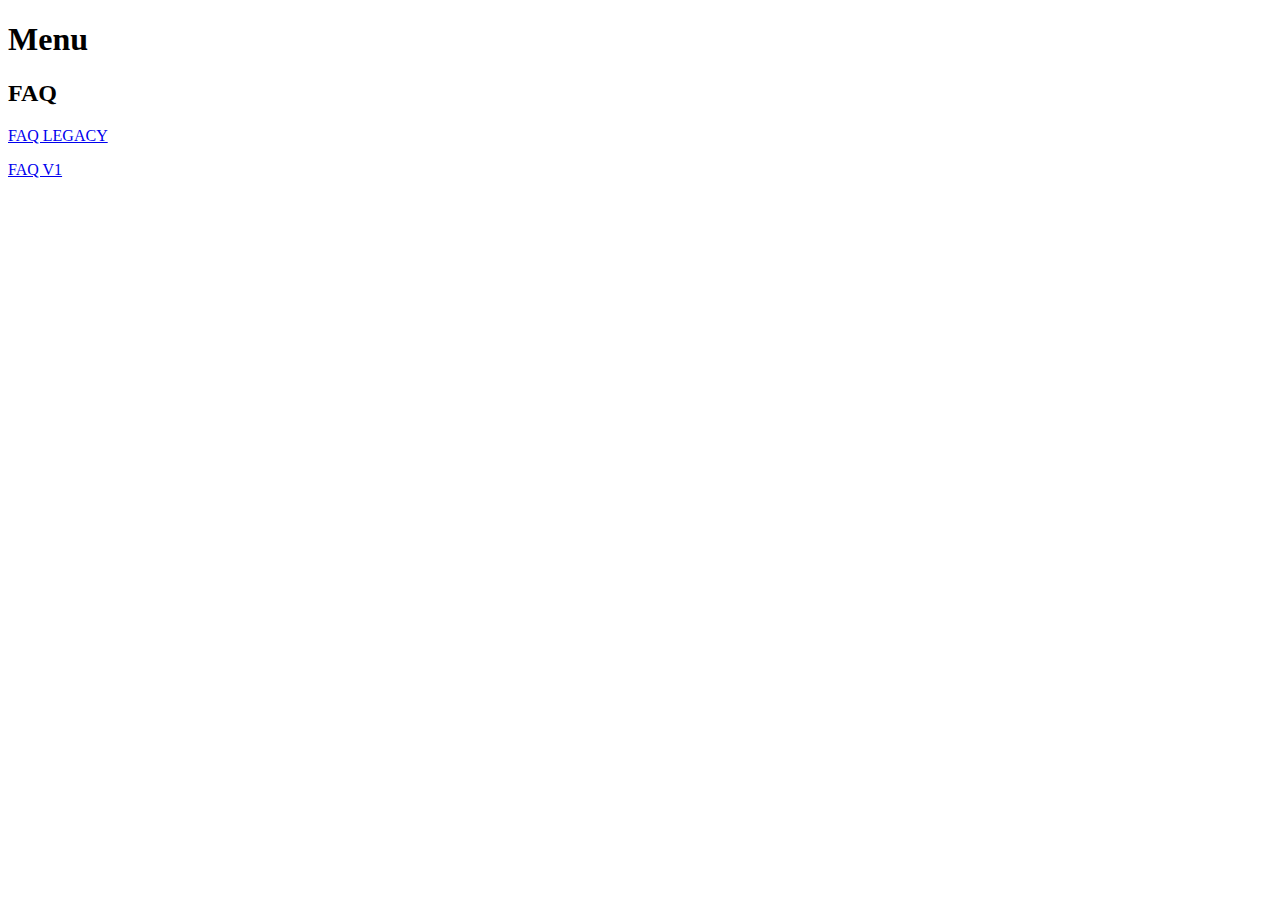
==== index.html @ 8abf40a9 "update" ====
<!DOCTYPE html>
<html lang="en">
<head>
    <meta charset="UTF-8">
    <meta name="viewport" content="width=device-width, initial-scale=1.0">
    <title>Document</title>
</head>
<body>
    <h1>Menu</h1>
    <h2>FAQ</h2>
    <p><a href="./postmodules/faq/legacy/index.html">FAQ LEGACY</a></p>
    <p><a href="./postmodules/faq/v1/index.html">FAQ V1</a></p>
</body>
</html>
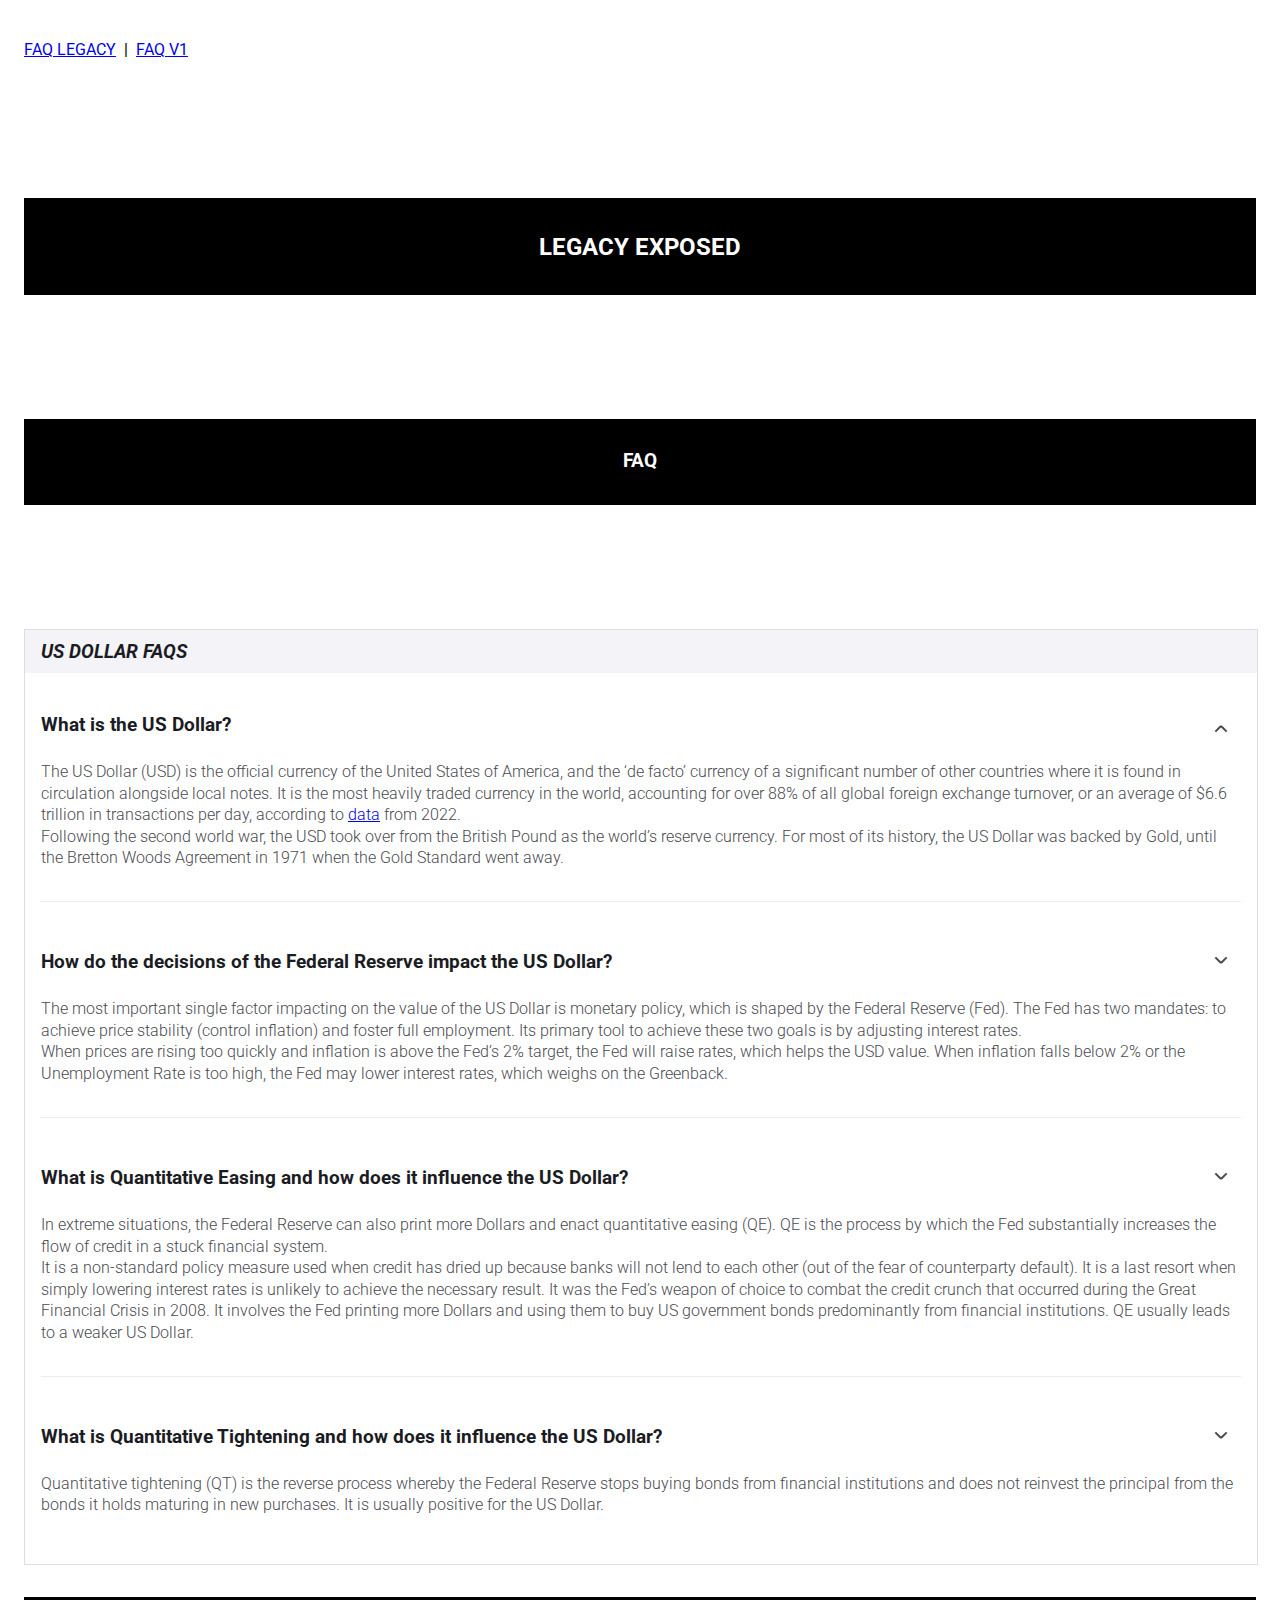
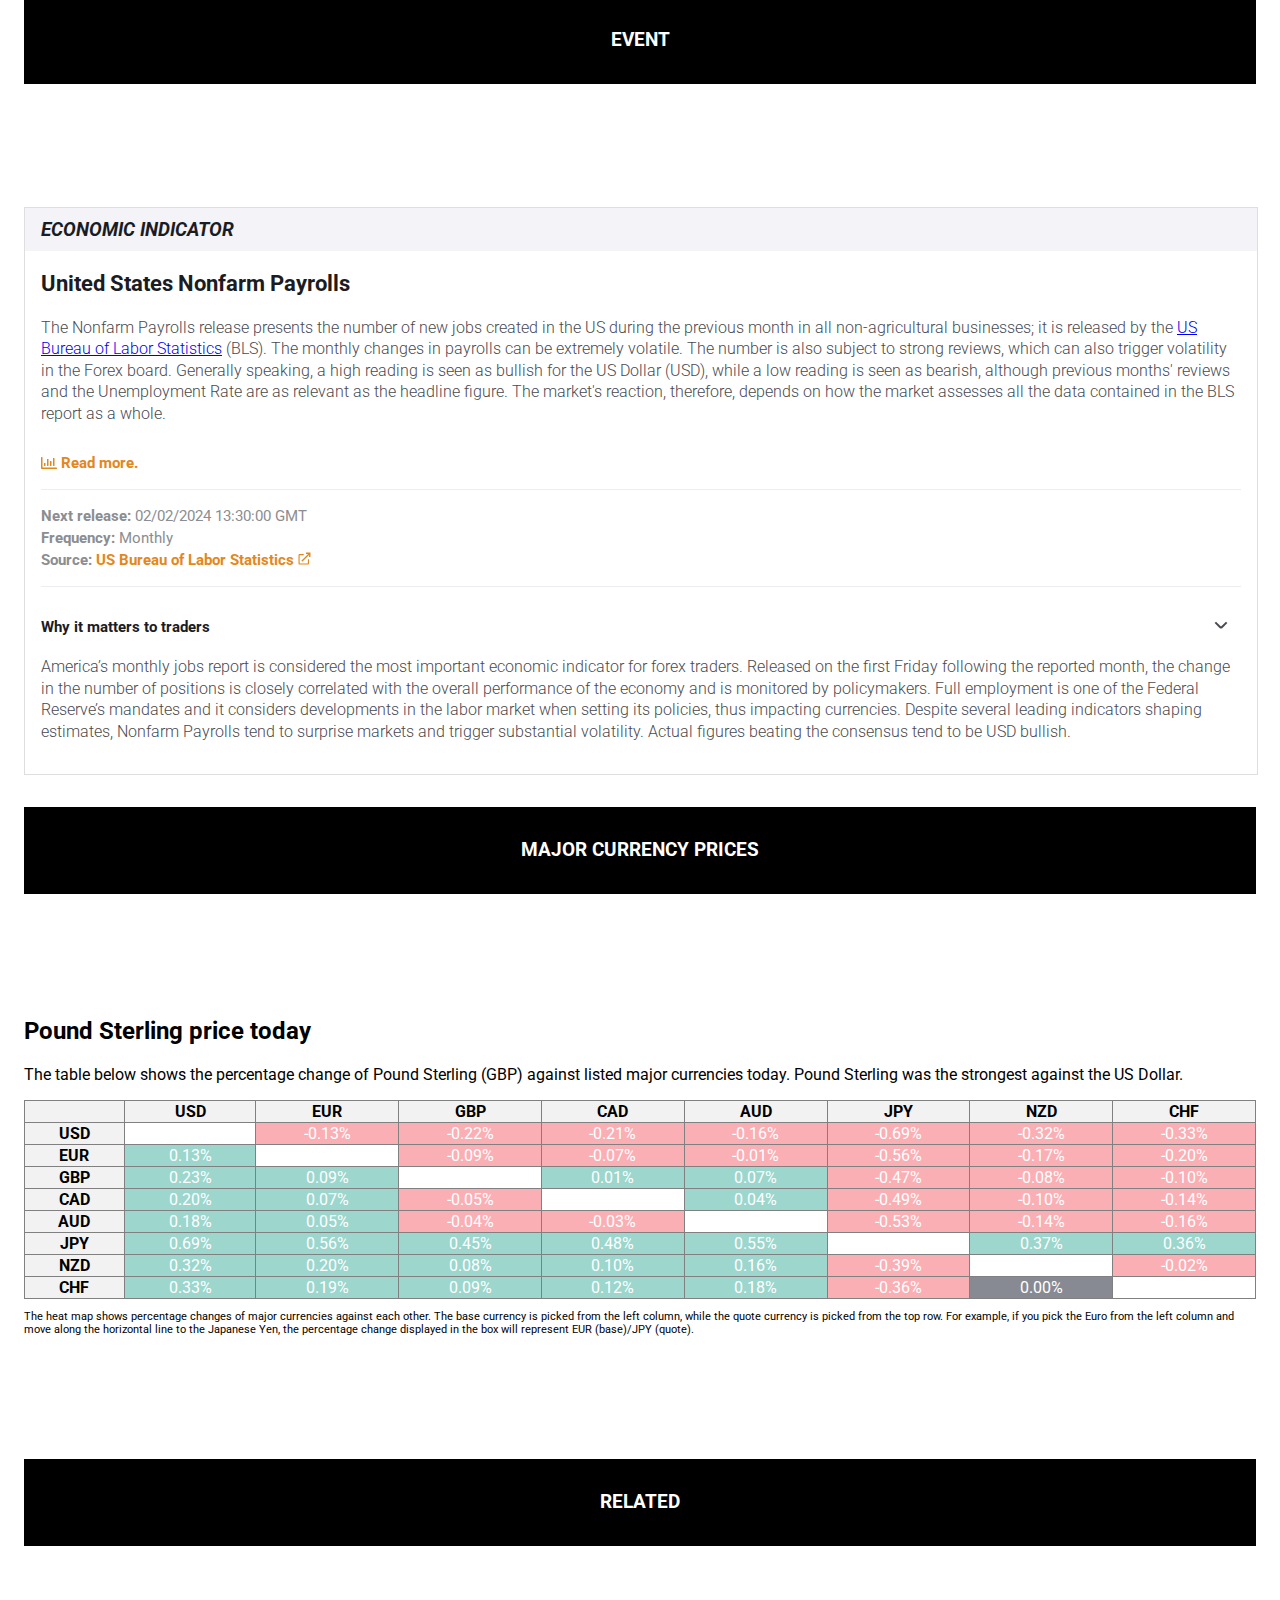
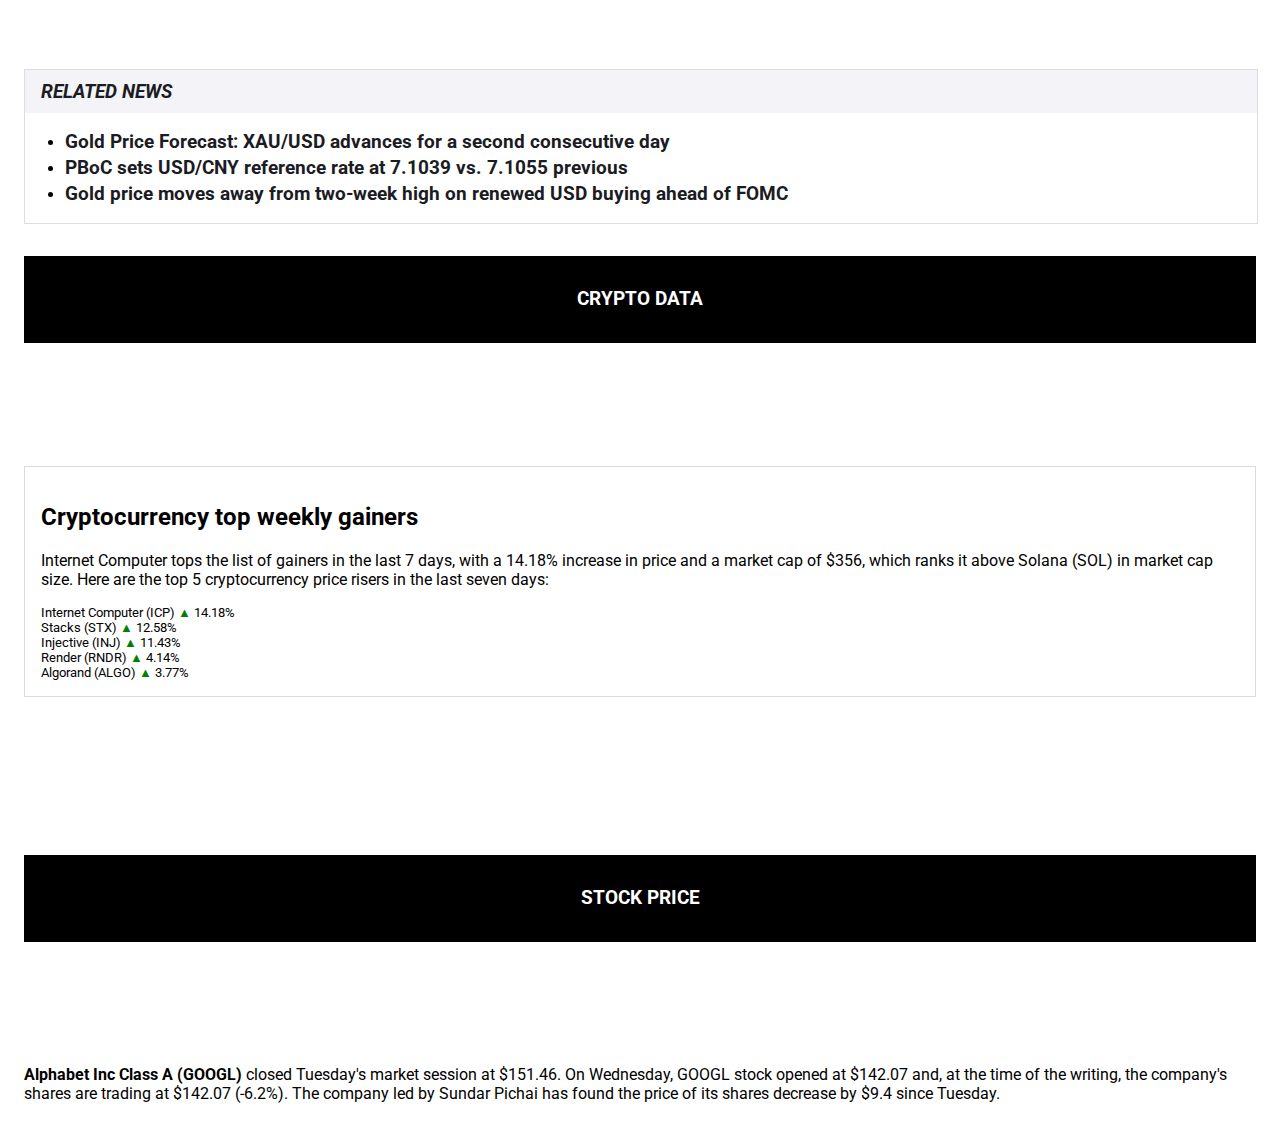
==== commit 71b43bc2: "update" ====
--- a/index.html
+++ b/index.html
@@ -1,14 +1,313 @@
 <!DOCTYPE html>
 <html lang="en">
+
 <head>
     <meta charset="UTF-8">
     <meta name="viewport" content="width=device-width, initial-scale=1.0">
     <title>Document</title>
+    <link
+        href="https://fonts.googleapis.com/css2?family=Roboto:ital,wght@0,100;0,300;0,400;0,500;0,700;0,900;1,100;1,300;1,400;1,500;1,700;1,900&display=swap"
+        rel="stylesheet" />
+    <link rel="stylesheet" href="./styles.css">
+    <style>
+        body {
+            font-family: "Roboto", sans-serif;
+            padding: 16px;
+        }
+
+        body>header {
+            display: flex;
+            gap: 8px;
+            align-items: center;
+        }
+
+        body>h2,
+        body>h3 {
+            background-color: black;
+            color: white;
+            text-align: center;
+            line-height: 200%;
+            padding:2% 0;
+            margin:10% 0;
+            display: block;
+            clear: both;
+        }
+    </style>
 </head>
+
 <body>
-    <h1>Menu</h1>
-    <h2>FAQ</h2>
-    <p><a href="./postmodules/faq/legacy/index.html">FAQ LEGACY</a></p>
-    <p><a href="./postmodules/faq/v1/index.html">FAQ V1</a></p>
+    <header>
+        <p><a href="./postmodules/faq/legacy/index.html">FAQ LEGACY</a></p>
+        <span>|</span>
+        <p><a href="./postmodules/faq/v1/index.html">FAQ V1</a></p>
+
+    </header>
+
+    <h2>LEGACY EXPOSED</h2>
+    <h3>FAQ</h3>
+    <!--FAQ CONTENT MODULE STARTS HERE-->
+    <div id="content-module-faq-usd" data-cnt-module-type="faq" data-cnt-module-topic="usd">
+        <script async src="https://cdn.ampproject.org/v0.js"></script>
+        <script async custom-element="amp-accordion" src="https://cdn.ampproject.org/v0/amp-accordion-0.1.js"></script>
+        <div class="fxs-content-module-wrapper">
+            <h2 class="fxs-content-module-title">US Dollar FAQs </h2><amp-accordion animate
+                class="fxs-content-module-container">
+                <section expanded class="fxs-content-module-section">
+                    <h3 class="fxs-content-module-header">What is the US Dollar?</h3>
+                    <p class="fxs-content-module-content">The US Dollar (USD) is the official currency of the United
+                        States of America, and the ‘de facto’ currency of a significant number of other countries where
+                        it is found in circulation alongside local notes. It is the most heavily traded currency in the
+                        world, accounting for over 88% of all global foreign exchange turnover, or an average of $6.6
+                        trillion in transactions per day, according to <a
+                            href="https://stats.bis.org/statx/srs/table/d11.3">data</a> from 2022.<br>Following the
+                        second world war, the USD took over from the British Pound as the world’s reserve currency. For
+                        most of its history, the US Dollar was backed by Gold, until the Bretton Woods Agreement in 1971
+                        when the Gold Standard went away.</p>
+                </section>
+                <section class="fxs-content-module-section">
+                    <h3 class="fxs-content-module-header">How do the decisions of the Federal Reserve impact the US
+                        Dollar?</h3>
+                    <p class="fxs-content-module-content">The most important single factor impacting on the value of the
+                        US Dollar is monetary policy, which is shaped by the Federal Reserve (Fed). The Fed has two
+                        mandates: to achieve price stability (control inflation) and foster full employment. Its primary
+                        tool to achieve these two goals is by adjusting interest rates.<br>When prices are rising too
+                        quickly and inflation is above the Fed’s 2% target, the Fed will raise rates, which helps the
+                        USD value. When inflation falls below 2% or the Unemployment Rate is too high, the Fed may lower
+                        interest rates, which weighs on the Greenback.</p>
+                </section>
+                <section class="fxs-content-module-section">
+                    <h3 class="fxs-content-module-header">What is Quantitative Easing and how does it influence the US
+                        Dollar?</h3>
+                    <p class="fxs-content-module-content">In extreme situations, the Federal Reserve can also print more
+                        Dollars and enact quantitative easing (QE). QE is the process by which the Fed substantially
+                        increases the flow of credit in a stuck financial system.<br>It is a non-standard policy measure
+                        used when credit has dried up because banks will not lend to each other (out of the fear of
+                        counterparty default). It is a last resort when simply lowering interest rates is unlikely to
+                        achieve the necessary result. It was the Fed’s weapon of choice to combat the credit crunch that
+                        occurred during the Great Financial Crisis in 2008. It involves the Fed printing more Dollars
+                        and using them to buy US government bonds predominantly from financial institutions. QE usually
+                        leads to a weaker US Dollar.</p>
+                </section>
+                <section class="fxs-content-module-section">
+                    <h3 class="fxs-content-module-header">What is Quantitative Tightening and how does it influence the
+                        US Dollar?</h3>
+                    <p class="fxs-content-module-content">Quantitative tightening (QT) is the reverse process whereby
+                        the Federal Reserve stops buying bonds from financial institutions and does not reinvest the
+                        principal from the bonds it holds maturing in new purchases. It is usually positive for the US
+                        Dollar.</p>
+                </section>
+            </amp-accordion>
+        </div>
+    </div>
+    <!--FAQ CONTENT MODULE ENDS HERE-->
+    <h3>EVENT</h3>
+    <!--ECONOMIC INDICATOR CONTENT MODULE STARTS HERE-->
+    <div id="content-module-event-9cdf56fd-99e4-4026-aa99-2b6c0ca92811" data-cnt-module-type="event"
+        data-cnt-module-topic="9cdf56fd-99e4-4026-aa99-2b6c0ca92811" class="fxs-content-module-wrapper">
+        <script async src="https://cdn.ampproject.org/v0.js"></script>
+        <script async custom-element="amp-accordion" src="https://cdn.ampproject.org/v0/amp-accordion-0.1.js"></script>
+        <h2 class="fxs-content-module-title">Economic Indicator</h2>
+        <div class="fxs-content-module-inner-calendar">
+            <div class="fxs-content-module-calendar-title-description-wrapper">
+                <h3 class="fxs-content-module-calendar-title">United States Nonfarm Payrolls</h3>
+                <p class="fxs-content-module-content">The Nonfarm Payrolls release presents the number of new jobs
+                    created in the US during the previous month in all non-agricultural businesses; it is released
+                    by the <a href="https://www.bls.gov" target="_blank">US Bureau of Labor Statistics</a> (BLS).
+                    The monthly changes in payrolls can be extremely volatile. The number is also subject to strong
+                    reviews, which can also trigger volatility in the Forex board. Generally speaking, a high
+                    reading is seen as bullish for the US Dollar (USD), while a low reading is seen as bearish,
+                    although previous months' reviews ​and the Unemployment Rate are as relevant as the headline
+                    figure. The market's reaction, therefore, depends on how the market assesses all the data
+                    contained in the BLS report as a whole.</p><a
+                    href="https://www.fxstreet.com/economic-calendar/event/9cdf56fd-99e4-4026-aa99-2b6c0ca92811"
+                    data-gtmid="features-calendar-eventdetails-dashboard-c1d60d56-9dba-41d7-9225-e3bf31126b2e"
+                    target="_blank" rel="noopener" title="read more" class="fxs-content-module-read-more"><svg
+                        width="1.3rem" height="1.3rem" aria-hidden="true" focusable="false" data-prefix="far"
+                        data-icon="chart-bar" class="fxs_icon fa-chart-bar fa-w-16" role="img"
+                        xmlns="http://www.w3.org/2000/svg" viewBox="0 0 512 512">
+                        <path fill="currentColor"
+                            d="M396.8 352h22.4c6.4 0 12.8-6.4 12.8-12.8V108.8c0-6.4-6.4-12.8-12.8-12.8h-22.4c-6.4 0-12.8 6.4-12.8 12.8v230.4c0 6.4 6.4 12.8 12.8 12.8zm-192 0h22.4c6.4 0 12.8-6.4 12.8-12.8V140.8c0-6.4-6.4-12.8-12.8-12.8h-22.4c-6.4 0-12.8 6.4-12.8 12.8v198.4c0 6.4 6.4 12.8 12.8 12.8zm96 0h22.4c6.4 0 12.8-6.4 12.8-12.8V204.8c0-6.4-6.4-12.8-12.8-12.8h-22.4c-6.4 0-12.8 6.4-12.8 12.8v134.4c0 6.4 6.4 12.8 12.8 12.8zM496 400H48V80c0-8.84-7.16-16-16-16H16C7.16 64 0 71.16 0 80v336c0 17.67 14.33 32 32 32h464c8.84 0 16-7.16 16-16v-16c0-8.84-7.16-16-16-16zm-387.2-48h22.4c6.4 0 12.8-6.4 12.8-12.8v-70.4c0-6.4-6.4-12.8-12.8-12.8h-22.4c-6.4 0-12.8 6.4-12.8 12.8v70.4c0 6.4 6.4 12.8 12.8 12.8z">
+                        </path>
+                    </svg><span>Read more.</span></a>
+            </div>
+            <div class="fxs-content-module-release">
+                <p><strong>Next release:</strong><span> 02/02/2024 13:30:00 GMT</span></p>
+                <p><strong>Frequency:</strong><span> Monthly</span></p>
+                <p><strong>Source: </strong><a href="https://www.bls.gov/news.release/empsit.toc.htm"><span>US
+                            Bureau of Labor Statistics</span> <svg width="13" height="13" viewBox="0 0 13 13"
+                            fill="none" xmlns="http://www.w3.org/2000/svg">
+                            <path
+                                d="M12.1484 0.5C12.3359 0.5 12.5 0.664062 12.5 0.851562L12.4766 4.67188C12.4766 4.85938 12.3359 5 12.1484 5H11.375V5.02344C11.1875 5.02344 11.0234 4.85938 11.0234 4.67188L11.0938 2.9375L11.0469 2.89062L4.50781 9.42969C4.46094 9.47656 4.39062 9.52344 4.32031 9.52344C4.22656 9.52344 4.15625 9.47656 4.10938 9.42969L3.57031 8.89062C3.52344 8.84375 3.47656 8.77344 3.47656 8.67969C3.47656 8.60938 3.52344 8.53906 3.57031 8.49219L10.1094 1.95312L10.0625 1.90625L8.32812 1.97656C8.14062 1.97656 8 1.8125 8 1.625V0.851562C8 0.664062 8.14062 0.523438 8.32812 0.523438L12.1484 0.5ZM10.625 7.25C10.8125 7.25 11 7.4375 11 7.625V11.375C11 12.0078 10.4844 12.5 9.875 12.5H1.625C0.992188 12.5 0.5 12.0078 0.5 11.375V3.125C0.5 2.51562 0.992188 2 1.625 2H5.375C5.5625 2 5.75 2.1875 5.75 2.375V2.75C5.75 2.96094 5.5625 3.125 5.375 3.125H1.76562C1.67188 3.125 1.625 3.19531 1.625 3.26562V11.2344C1.625 11.3281 1.67188 11.375 1.76562 11.375H9.73438C9.80469 11.375 9.875 11.3281 9.875 11.2344V7.625C9.875 7.4375 10.0391 7.25 10.25 7.25H10.625Z"
+                                fill="#E4871B" />
+                        </svg></a></p>
+            </div><amp-accordion animate class="fxs-content-module-container">
+                <section class="fxs-content-module-section">
+                    <h3 class="fxs-content-module-header">Why it matters to traders</h3>
+                    <p class="fxs-content-module-content">America’s monthly jobs report is considered the most
+                        important economic indicator for forex traders. Released on the first Friday following the
+                        reported month, the change in the number of positions is closely correlated with the overall
+                        performance of the economy and is monitored by policymakers. Full employment is one of the
+                        Federal Reserve’s mandates and it considers developments in the labor market when setting
+                        its policies, thus impacting currencies. Despite several leading indicators shaping
+                        estimates, Nonfarm Payrolls tend to surprise markets and trigger substantial volatility.
+                        Actual figures beating the consensus tend to be USD bullish.
+                </section>
+            </amp-accordion>
+        </div>
+    </div><!--ECONOMIC INDICATOR CONTENT MODULE ENDS HERE-->
+    <h3>MAJOR CURRENCY PRICES</h3>
+    <!--CURRENCIES MODULE STARTS HERE-->
+    <div id="content-module-currencyprices-pound-sterling" data-cnt-module-type="currencyprices"
+        data-cnt-module-topic="pound-sterling">
+        <h2>Pound Sterling price today</h2>
+        <p>The table below shows the percentage change of Pound Sterling (GBP) against listed major currencies
+            today. Pound Sterling was the strongest against the US Dollar.</p>
+        <table style="width: 100%; text-align: center; border-collapse: collapse; font-size: 1.8svh;" border="1">
+            <tbody>
+                <tr>
+                    <td style="background-color: #F2F2F2;"></td>
+                    <td style="background-color: #F2F2F2;"><strong>USD</strong></td>
+                    <td style="background-color: #F2F2F2;"><strong>EUR</strong></td>
+                    <td style="background-color: #F2F2F2;"><strong>GBP</strong></td>
+                    <td style="background-color: #F2F2F2;"><strong>CAD</strong></td>
+                    <td style="background-color: #F2F2F2;"><strong>AUD</strong></td>
+                    <td style="background-color: #F2F2F2;"><strong>JPY</strong></td>
+                    <td style="background-color: #F2F2F2;"><strong>NZD</strong></td>
+                    <td style="background-color: #F2F2F2;"><strong>CHF</strong></td>
+                </tr>
+                <tr>
+                    <td style="background-color: #F2F2F2;"><strong>USD</strong></td>
+                    <td></td>
+                    <td style="background-color:#FAAFB5; color: #fff;">-0.13%</td>
+                    <td style="background-color:#FAAFB5; color: #fff;">-0.22%</td>
+                    <td style="background-color:#FAAFB5; color: #fff;">-0.21%</td>
+                    <td style="background-color:#FAAFB5; color: #fff;">-0.16%</td>
+                    <td style="background-color:#FAAFB5; color: #fff;">-0.69%</td>
+                    <td style="background-color:#FAAFB5; color: #fff;">-0.32%</td>
+                    <td style="background-color:#FAAFB5; color: #fff;">-0.33%</td>
+                </tr>
+                <tr>
+                    <td style="background-color: #F2F2F2;"><strong>EUR</strong></td>
+                    <td style="background-color:#9CD6CD; color: #fff;">0.13%</td>
+                    <td></td>
+                    <td style="background-color:#FAAFB5; color: #fff;">-0.09%</td>
+                    <td style="background-color:#FAAFB5; color: #fff;">-0.07%</td>
+                    <td style="background-color:#FAAFB5; color: #fff;">-0.01%</td>
+                    <td style="background-color:#FAAFB5; color: #fff;">-0.56%</td>
+                    <td style="background-color:#FAAFB5; color: #fff;">-0.17%</td>
+                    <td style="background-color:#FAAFB5; color: #fff;">-0.20%</td>
+                </tr>
+                <tr>
+                    <td style="background-color: #F2F2F2;"><strong>GBP</strong></td>
+                    <td style="background-color:#9CD6CD; color: #fff;">0.23%</td>
+                    <td style="background-color:#9CD6CD; color: #fff;">0.09%</td>
+                    <td></td>
+                    <td style="background-color:#9CD6CD; color: #fff;">0.01%</td>
+                    <td style="background-color:#9CD6CD; color: #fff;">0.07%</td>
+                    <td style="background-color:#FAAFB5; color: #fff;">-0.47%</td>
+                    <td style="background-color:#FAAFB5; color: #fff;">-0.08%</td>
+                    <td style="background-color:#FAAFB5; color: #fff;">-0.10%</td>
+                </tr>
+                <tr>
+                    <td style="background-color: #F2F2F2;"><strong>CAD</strong></td>
+                    <td style="background-color:#9CD6CD; color: #fff;">0.20%</td>
+                    <td style="background-color:#9CD6CD; color: #fff;">0.07%</td>
+                    <td style="background-color:#FAAFB5; color: #fff;">-0.05%</td>
+                    <td></td>
+                    <td style="background-color:#9CD6CD; color: #fff;">0.04%</td>
+                    <td style="background-color:#FAAFB5; color: #fff;">-0.49%</td>
+                    <td style="background-color:#FAAFB5; color: #fff;">-0.10%</td>
+                    <td style="background-color:#FAAFB5; color: #fff;">-0.14%</td>
+                </tr>
+                <tr>
+                    <td style="background-color: #F2F2F2;"><strong>AUD</strong></td>
+                    <td style="background-color:#9CD6CD; color: #fff;">0.18%</td>
+                    <td style="background-color:#9CD6CD; color: #fff;">0.05%</td>
+                    <td style="background-color:#FAAFB5; color: #fff;">-0.04%</td>
+                    <td style="background-color:#FAAFB5; color: #fff;">-0.03%</td>
+                    <td></td>
+                    <td style="background-color:#FAAFB5; color: #fff;">-0.53%</td>
+                    <td style="background-color:#FAAFB5; color: #fff;">-0.14%</td>
+                    <td style="background-color:#FAAFB5; color: #fff;">-0.16%</td>
+                </tr>
+                <tr>
+                    <td style="background-color: #F2F2F2;"><strong>JPY</strong></td>
+                    <td style="background-color:#9CD6CD; color: #fff;">0.69%</td>
+                    <td style="background-color:#9CD6CD; color: #fff;">0.56%</td>
+                    <td style="background-color:#9CD6CD; color: #fff;">0.45%</td>
+                    <td style="background-color:#9CD6CD; color: #fff;">0.48%</td>
+                    <td style="background-color:#9CD6CD; color: #fff;">0.55%</td>
+                    <td></td>
+                    <td style="background-color:#9CD6CD; color: #fff;">0.37%</td>
+                    <td style="background-color:#9CD6CD; color: #fff;">0.36%</td>
+                </tr>
+                <tr>
+                    <td style="background-color: #F2F2F2;"><strong>NZD</strong></td>
+                    <td style="background-color:#9CD6CD; color: #fff;">0.32%</td>
+                    <td style="background-color:#9CD6CD; color: #fff;">0.20%</td>
+                    <td style="background-color:#9CD6CD; color: #fff;">0.08%</td>
+                    <td style="background-color:#9CD6CD; color: #fff;">0.10%</td>
+                    <td style="background-color:#9CD6CD; color: #fff;">0.16%</td>
+                    <td style="background-color:#FAAFB5; color: #fff;">-0.39%</td>
+                    <td></td>
+                    <td style="background-color:#FAAFB5; color: #fff;">-0.02%</td>
+                </tr>
+                <tr>
+                    <td style="background-color: #F2F2F2;"><strong>CHF</strong></td>
+                    <td style="background-color:#9CD6CD; color: #fff;">0.33%</td>
+                    <td style="background-color:#9CD6CD; color: #fff;">0.19%</td>
+                    <td style="background-color:#9CD6CD; color: #fff;">0.09%</td>
+                    <td style="background-color:#9CD6CD; color: #fff;">0.12%</td>
+                    <td style="background-color:#9CD6CD; color: #fff;">0.18%</td>
+                    <td style="background-color:#FAAFB5; color: #fff;">-0.36%</td>
+                    <td style="background-color:#888A93; color: #fff;">0.00%</td>
+                    <td></td>
+                </tr>
+            </tbody>
+        </table>
+        <p style="font-size: 11px;">The heat map shows percentage changes of major currencies against each other.
+            The base currency is picked from the left column, while the quote currency is picked from the top row.
+            For example, if you pick the Euro from the left column and move along the horizontal line to the
+            Japanese Yen, the percentage change displayed in the box will represent EUR (base)/JPY (quote).
+        <p>
+    </div><!--CURRENCIES MODULE ENDS HERE-->
+    <h3>RELATED</h3>
+    <!--RELATED CONTENT MODULE STARTS HERE-->
+    <div id="content-module-related-usd" data-cnt-module-type="related" data-cnt-module-topic="usd"
+        class="fxs-content-module-wrapper">
+        <h2 class="fxs-content-module-title">Related news</h2>
+        <ul>
+            <li class="fxs-content-module-related-link"><a
+                    href="https://www.fxstreet.com/analysis/gold-price-forecast-xau-usd-advances-for-a-second-consecutive-day-202401301714">Gold
+                    Price Forecast: XAU/USD advances for a second consecutive day</a></li>
+            <li class="fxs-content-module-related-link"><a
+                    href="https://www.fxstreet.com/news/pboc-sets-usd-cny-reference-rate-at-71039-vs-71055-previous-202401310118">PBoC
+                    sets USD/CNY reference rate at 7.1039 vs. 7.1055 previous</a></li>
+            <li class="fxs-content-module-related-link"><a
+                    href="https://www.fxstreet.com/news/gold-price-moves-away-from-two-week-high-on-renewed-usd-buying-ahead-of-fomc-202401310340">Gold
+                    price moves away from two-week high on renewed USD buying ahead of FOMC</a></li>
+        </ul>
+    </div><!--RELATED CONTENT MODULE ENDS HERE-->
+    <h3>CRYPTO DATA</h3>
+    <div id="content-module-crypto7d-sol" data-cnt-module-type="crypto7d" data-cnt-module-topic="sol"
+        style="padding: 1rem; border: solid 1px #dbdbdb; font-size: medium">
+        <h2>Cryptocurrency top weekly gainers</h2>
+        <p>Internet Computer tops the list of gainers in the last 7 days, with a 14.18% increase in price and a
+            market cap of $356, which ranks it above Solana (SOL) in market cap size. Here are the top 5
+            cryptocurrency price risers in the last seven days:</p>
+        <div style="font-size: small;"><span>Internet Computer (ICP) <span style="color: green;">▲</span>
+                14.18%</span><br><span>Stacks (STX) <span style="color: green;">▲</span>
+                12.58%</span><br><span>Injective (INJ) <span style="color: green;">▲</span>
+                11.43%</span><br><span>Render (RNDR) <span style="color: green;">▲</span>
+                4.14%</span><br><span>Algorand (ALGO) <span style="color: green;">▲</span> 3.77%</span></div>
+    </div>
+    <p>&nbsp;</p>
+    <h3>STOCK PRICE</h3>
+    <p id="content-module-stockprice-nasdaq-googl" data-cnt-module-type="stockprice"
+        data-cnt-module-topic="nasdaq-googl"><strong>Alphabet Inc Class A (GOOGL)</strong> closed Tuesday's market
+        session at $151.46. On Wednesday, GOOGL stock opened at $142.07 and, at the time of the writing, the
+        company's shares are trading at $142.07 (-6.2%). The company led by Sundar Pichai has found the price of its
+        shares decrease by $9.4 since Tuesday.</p>
 </body>
+
 </html>--- a/styles.css
+++ b/styles.css
@@ -0,0 +1,263 @@
+.fxs-content-module-wrapper {
+    border: 1px solid #DDDEDF;
+    background: #FFF;
+    margin-bottom: 32px;
+    width: 100%;
+    float: left;
+}
+
+.fxs-content-module-title {
+    color: #1B1C23;
+    font-size: 16px;
+    font-style: italic;
+    font-weight: 700;
+    line-height: 22.4px;
+    text-transform: uppercase;
+    background: #F3F3F8;
+    padding: 8px 16px;
+    margin: 0;
+}
+
+.fxs-content-module-container {
+    padding: 16px;
+    width: 100%;
+    box-sizing: border-box;
+    display: flex;
+    flex-direction: column;
+    gap: 12px;
+}
+
+.fxs-content-module-section {
+    padding-bottom: 16px;
+    border-bottom: 1px solid #ECECF1;
+    margin-bottom: 12px;
+}
+
+.fxs-content-module-section:last-child {
+    border: none;
+    margin-bottom: 0;
+}
+
+.fxs-content-module-related-link a {
+    text-decoration: none;
+}
+
+.fxs-content-module-related-link a,
+.fxs-content-module-header {
+    color: #1B1C23;
+    font-weight: 700;
+    font-size: 16px;
+    font-style: normal;
+    line-height: 20px;
+}
+
+.fxs-content-module-related-link:hover,
+.fxs-content-module-related-link:hover a,
+.fxs-content-module-related-link a:hover {
+    color: #E4871B;
+}
+
+.fxs-content-module-related-link a:hover {
+    text-decoration: none;
+}
+
+.fxs-content-module-header {
+    padding: 4px 0px;
+    background-color: white;
+    border: none;
+    position: relative;
+    padding-right: 32px;
+}
+
+.fxs-content-module-header:after,
+.fxs-content-module-header:before {
+    content: "";
+    position: absolute;
+    top: 50%;
+    right: 16px;
+    width: 8px;
+    height: 2px;
+    background-color: #49494F;
+    transition: all 0.2s ease-in-out;
+    transition-delay: 0;
+}
+
+.fxs-content-module-header:after {
+    transform: rotate(45deg) translateX(-4px);
+}
+
+.fxs-content-module-header:before {
+    transform: rotate(-45deg) translateX(4px);
+}
+
+.fxs-content-module-section[expanded] .fxs-content-module-header:after {
+    transform: rotate(45deg) translateX(4px);
+}
+
+.fxs-content-module-section[expanded] .fxs-content-module-header:before {
+    transform: rotate(-45deg) translateX(-4px);
+}
+
+.fxs-content-module-content {
+    color: #49494F;
+    font-weight: 300;
+    padding: 0;
+    font-size: 14.72px;
+    line-height: 20px;
+    margin-top: 8px;
+}
+
+ul.fxs-content-module-list {
+    padding: 16px;
+    margin: 0;
+    margin-left: 24px;
+    display: flex;
+    flex-direction: column;
+    gap: 8px;
+}
+
+li.fxs-content-module-list-item {
+    padding-left: 24px;
+}
+
+.fxs-content-module-calendar-title {
+    color: #1B1C23;
+    font-size: 17.6px;
+    font-family: Roboto;
+    font-style: normal;
+    font-weight: 700;
+    line-height: 20.8px;
+    margin: 4px 0 0 0;
+}
+
+.fxs-content-module-calendar-title-description-wrapper {
+    display: flex;
+    flex-direction: column;
+    gap: 12px;
+    border-bottom: 1px solid #ECECF1;
+    padding-bottom: 16px;
+    margin-bottom: 16px;
+}
+
+.fxs-content-module-inner-calendar {
+    padding: 16px;
+}
+
+.fxs-content-module-inner-calendar .fxs-content-module-section {
+    padding: 0;
+}
+
+.fxs-content-module-inner-calendar .fxs-content-module-header {
+    font-size: 12.8px;
+    line-height: 17px;
+}
+
+.fxs-content-module-read-more {
+    display: flex;
+    align-items: center;
+    align-content: center;
+    gap: 4px;
+    color: #E4871B;
+    font-size: 12.8px;
+    font-family: Roboto;
+    font-style: normal;
+    font-weight: 700;
+    line-height: 17px;
+    text-decoration: none;
+}
+
+.fxs-content-module-read-more svg {
+    width: 16px;
+    height: 16px;
+}
+
+.fxs-content-module-read-more:hover span {
+    text-decoration: underline;
+}
+
+.fxs-content-module-release {
+    margin: 0;
+    display: flex;
+    flex-direction: column;
+    gap: 2px;
+}
+
+.fxs-content-module-release > p {
+    font-size: 12.8px;
+    font-family: Roboto;
+    font-style: normal;
+    line-height: 17px;
+    margin: 0;
+}
+
+.fxs-content-module-release > p > strong {
+    color: #8C8D91;
+    font-weight: 700;
+}
+
+.fxs-content-module-release > p > span {
+    color: #8C8D91;
+    font-weight: 400;
+}
+
+.fxs-content-module-release > p > a {
+    color: #E4871B;
+    font-weight: 700;
+    text-decoration: none;
+}
+
+.fxs-content-module-release > p > a:hover > span {
+    text-decoration: underline;
+}
+
+.fxs-content-module-inner-calendar .fxs-content-module-container {
+    margin: 16px 0 0 0;
+    border-top: 1px solid #ECECF1;
+    padding: 12px 0 0 0;
+}
+
+@media(min-width:680px) {
+    .fxs-content-module-inner-calendar .fxs-content-module-header {
+        font-size: 14.72px;
+        line-height: 20px;
+    }
+
+    .fxs-content-module-release p {
+        font-size: 14.72px;
+        line-height: 20px;
+    }
+
+    .fxs-content-module-read-more {
+        font-size: 14.72px;
+        line-height: 20px;
+    }
+
+    .fxs-content-module-calendar-title {
+        font-size: 22.4px;
+        line-height: 25.6px;
+    }
+
+    ul.fxs-content-module-list {
+        margin-left: 30px;
+    }
+
+    .fxs-content-module-title {
+        font-size: 19.2px;
+        line-height: 27.2px;
+    }
+
+    .fxs-content-module-related-link a,
+    .fxs-content-module-header {
+        font-size: 19.2px;
+        line-height: 25.92px;
+    }
+
+    .fxs-content-module-content {
+        font-size: 16px;
+        line-height: 21.6px;
+    }
+
+    li.fxs-content-module-list-item {
+        padding-left: 30px;
+    }
+}
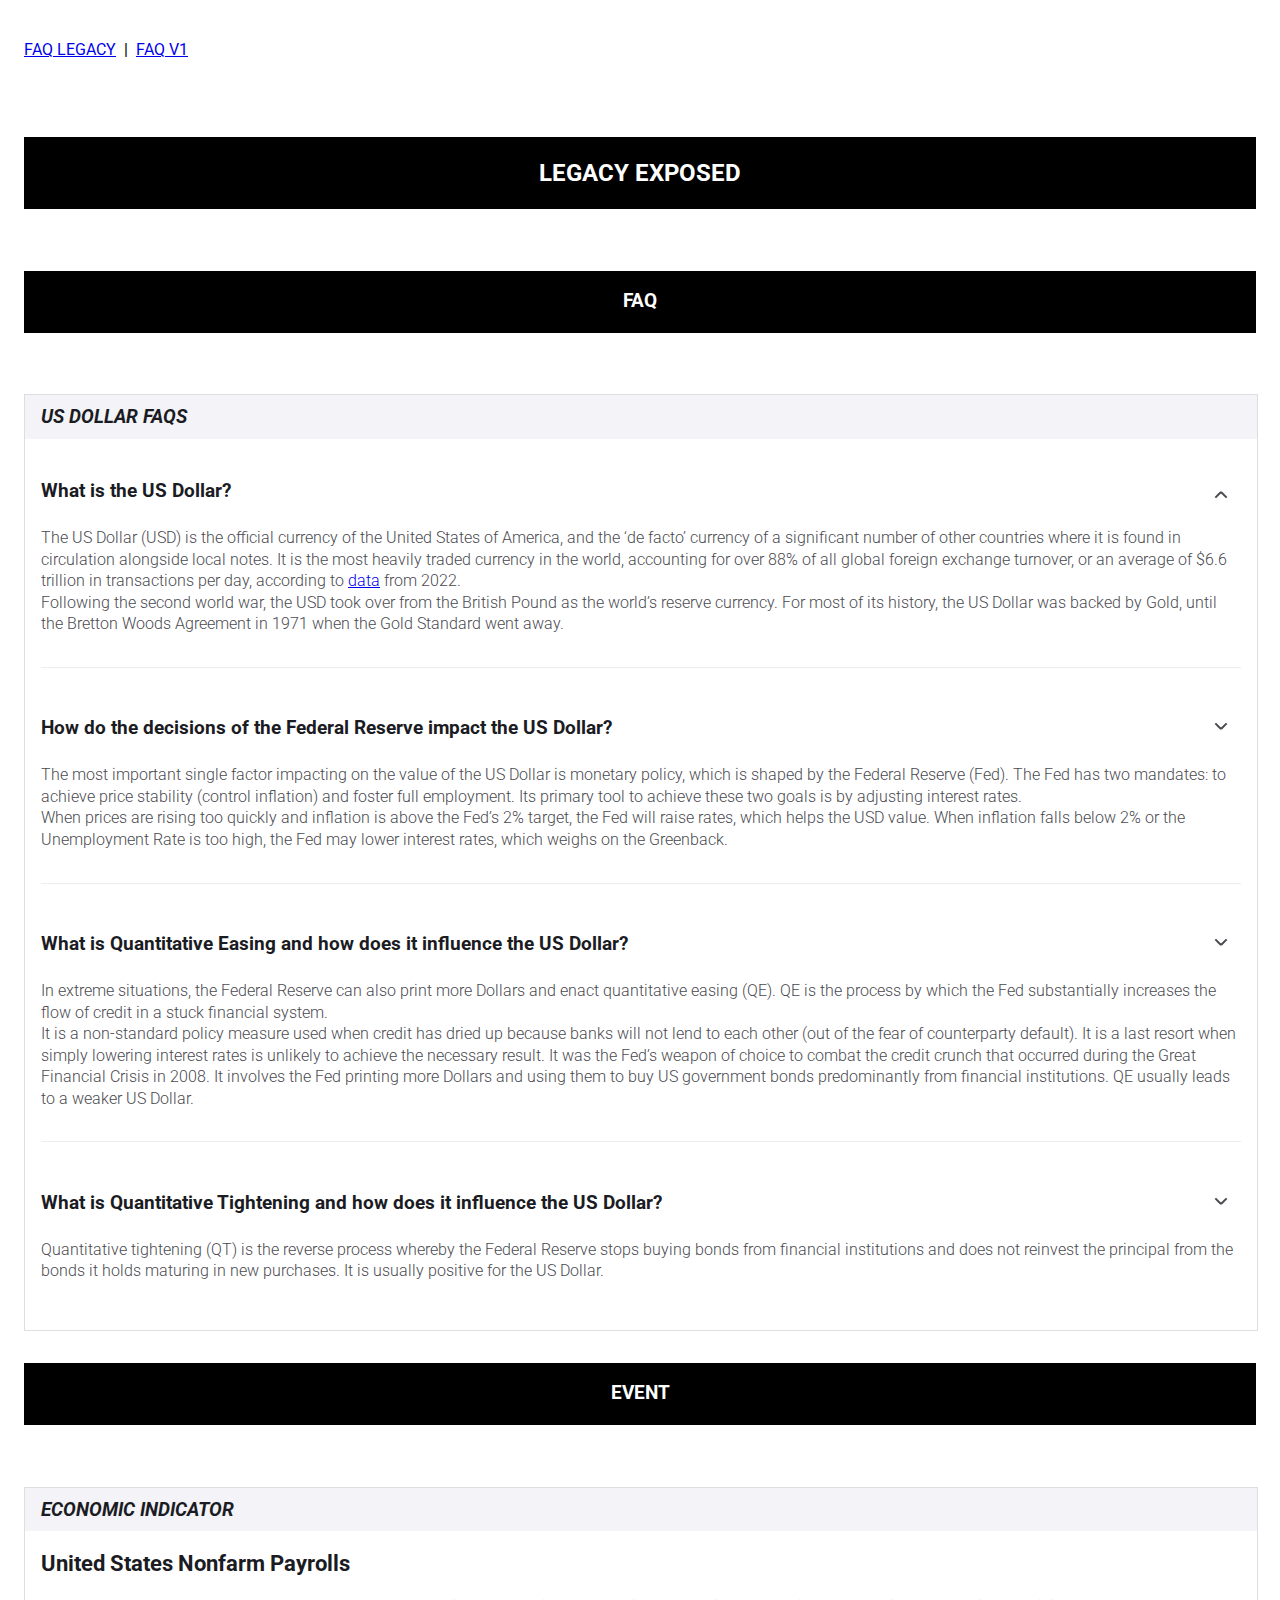
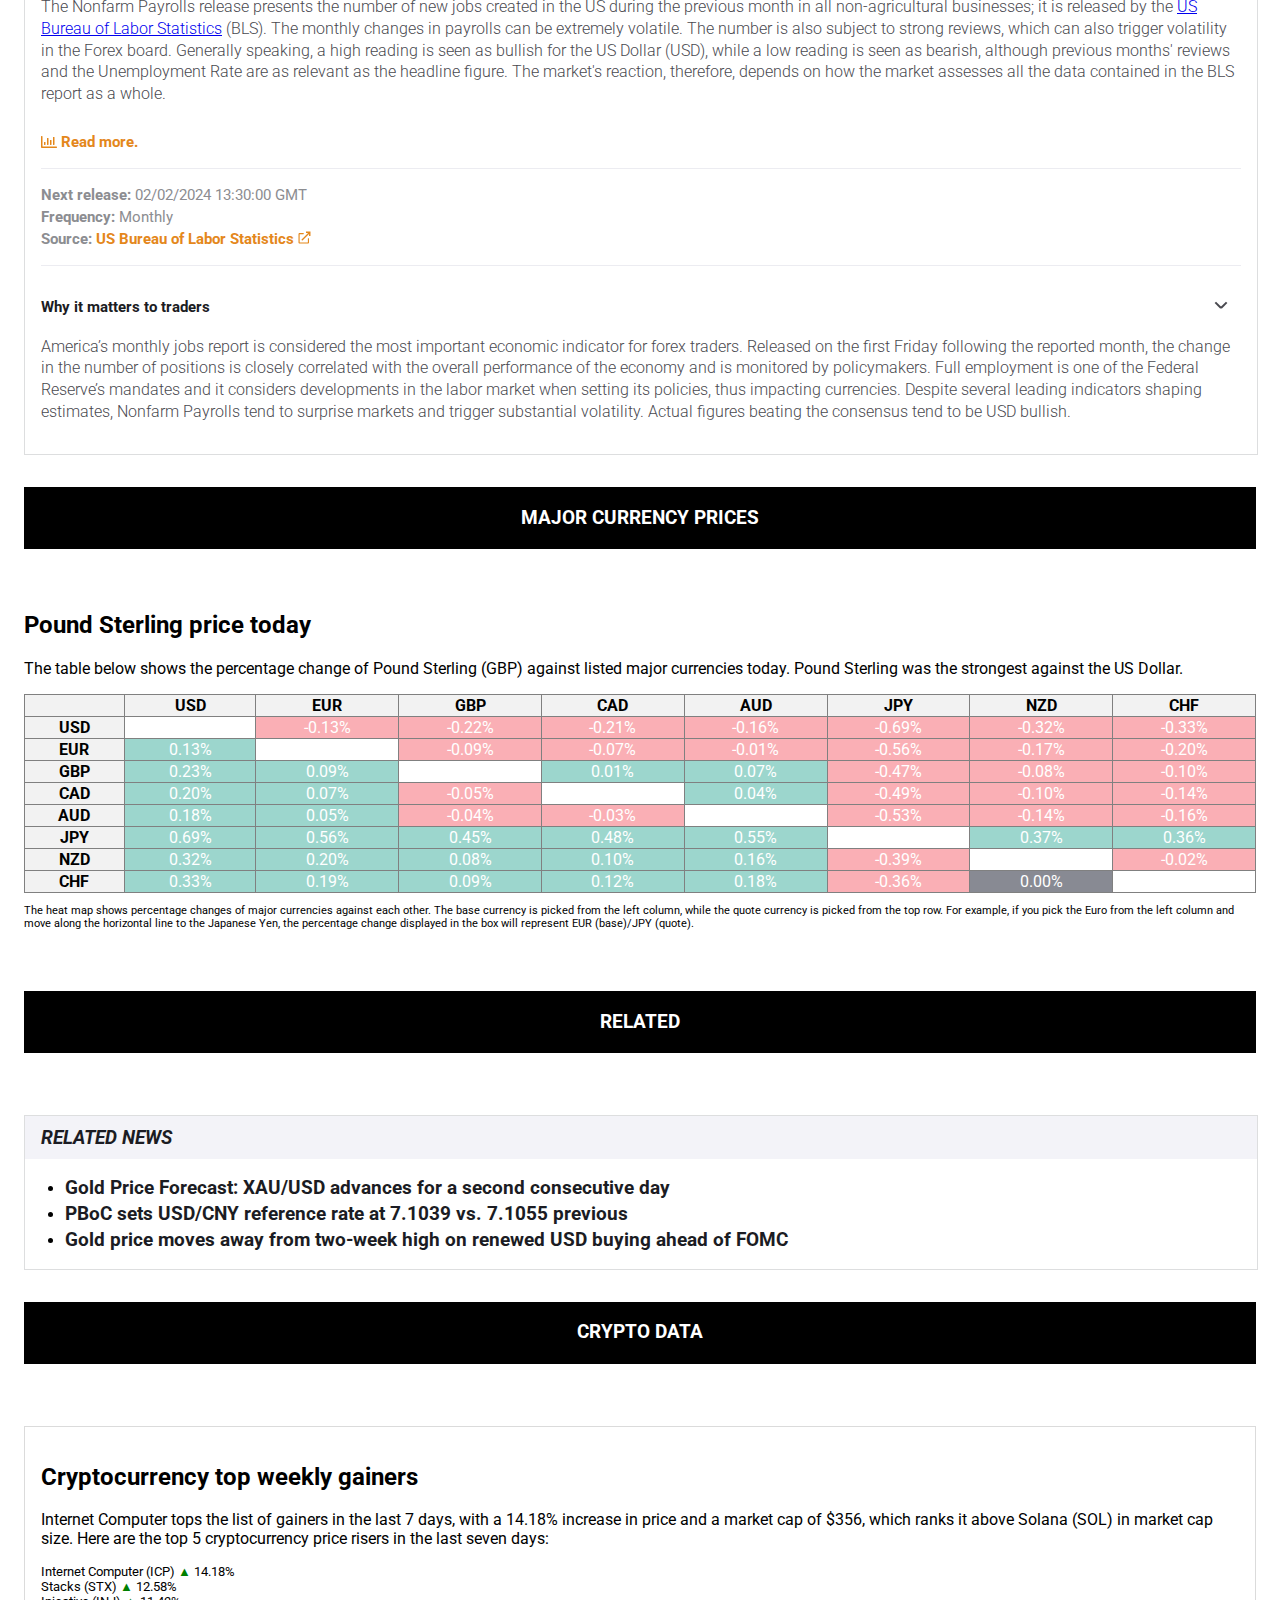
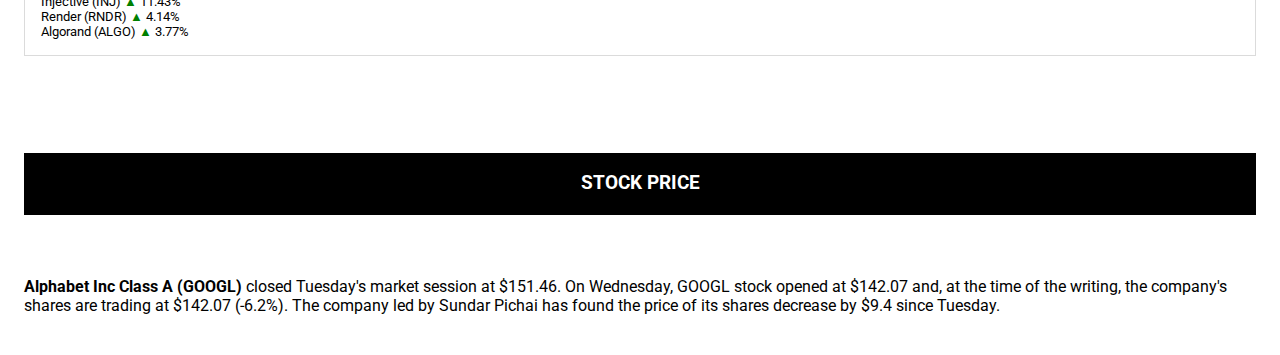
==== commit 6feee946: "update" ====
--- a/index.html
+++ b/index.html
@@ -27,11 +27,12 @@
             color: white;
             text-align: center;
             line-height: 200%;
-            padding:2% 0;
-            margin:10% 0;
+            padding:1% 0;
+            margin:5% 0;
             display: block;
             clear: both;
         }
+
     </style>
 </head>
 
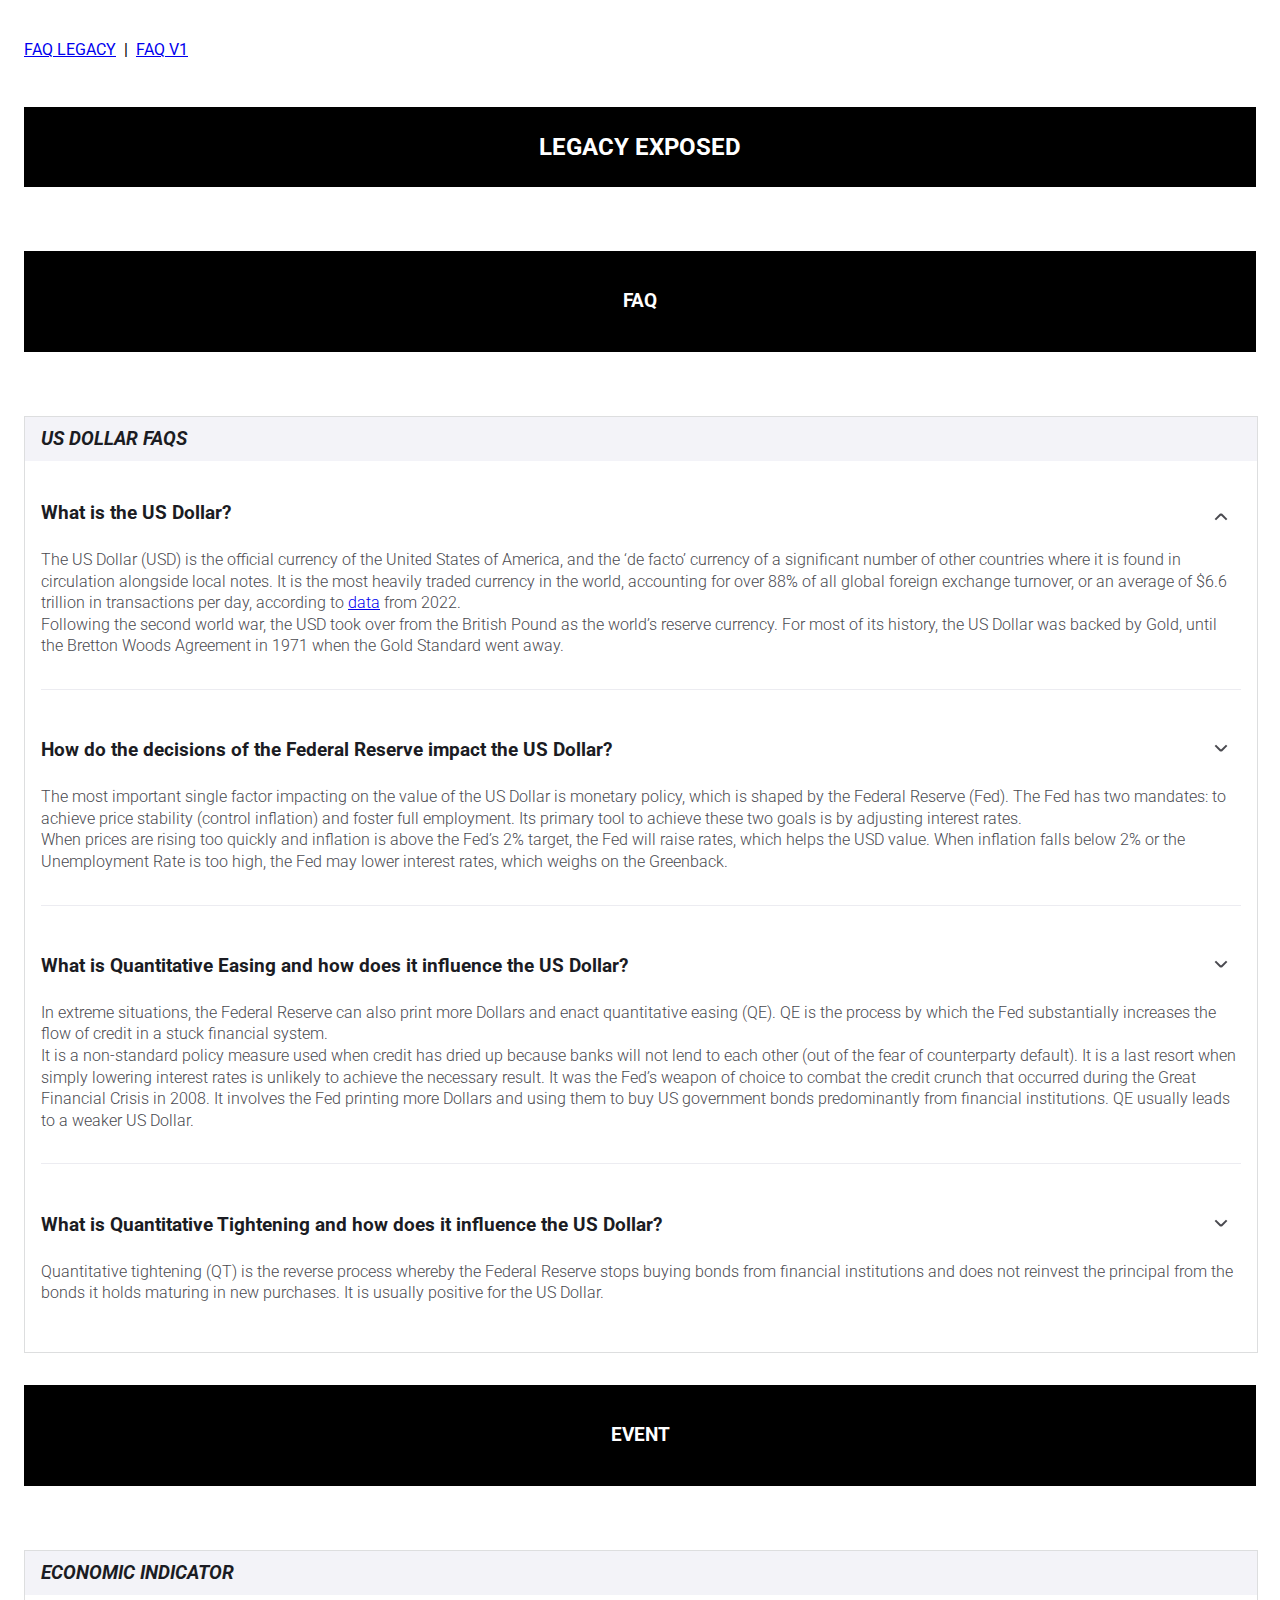
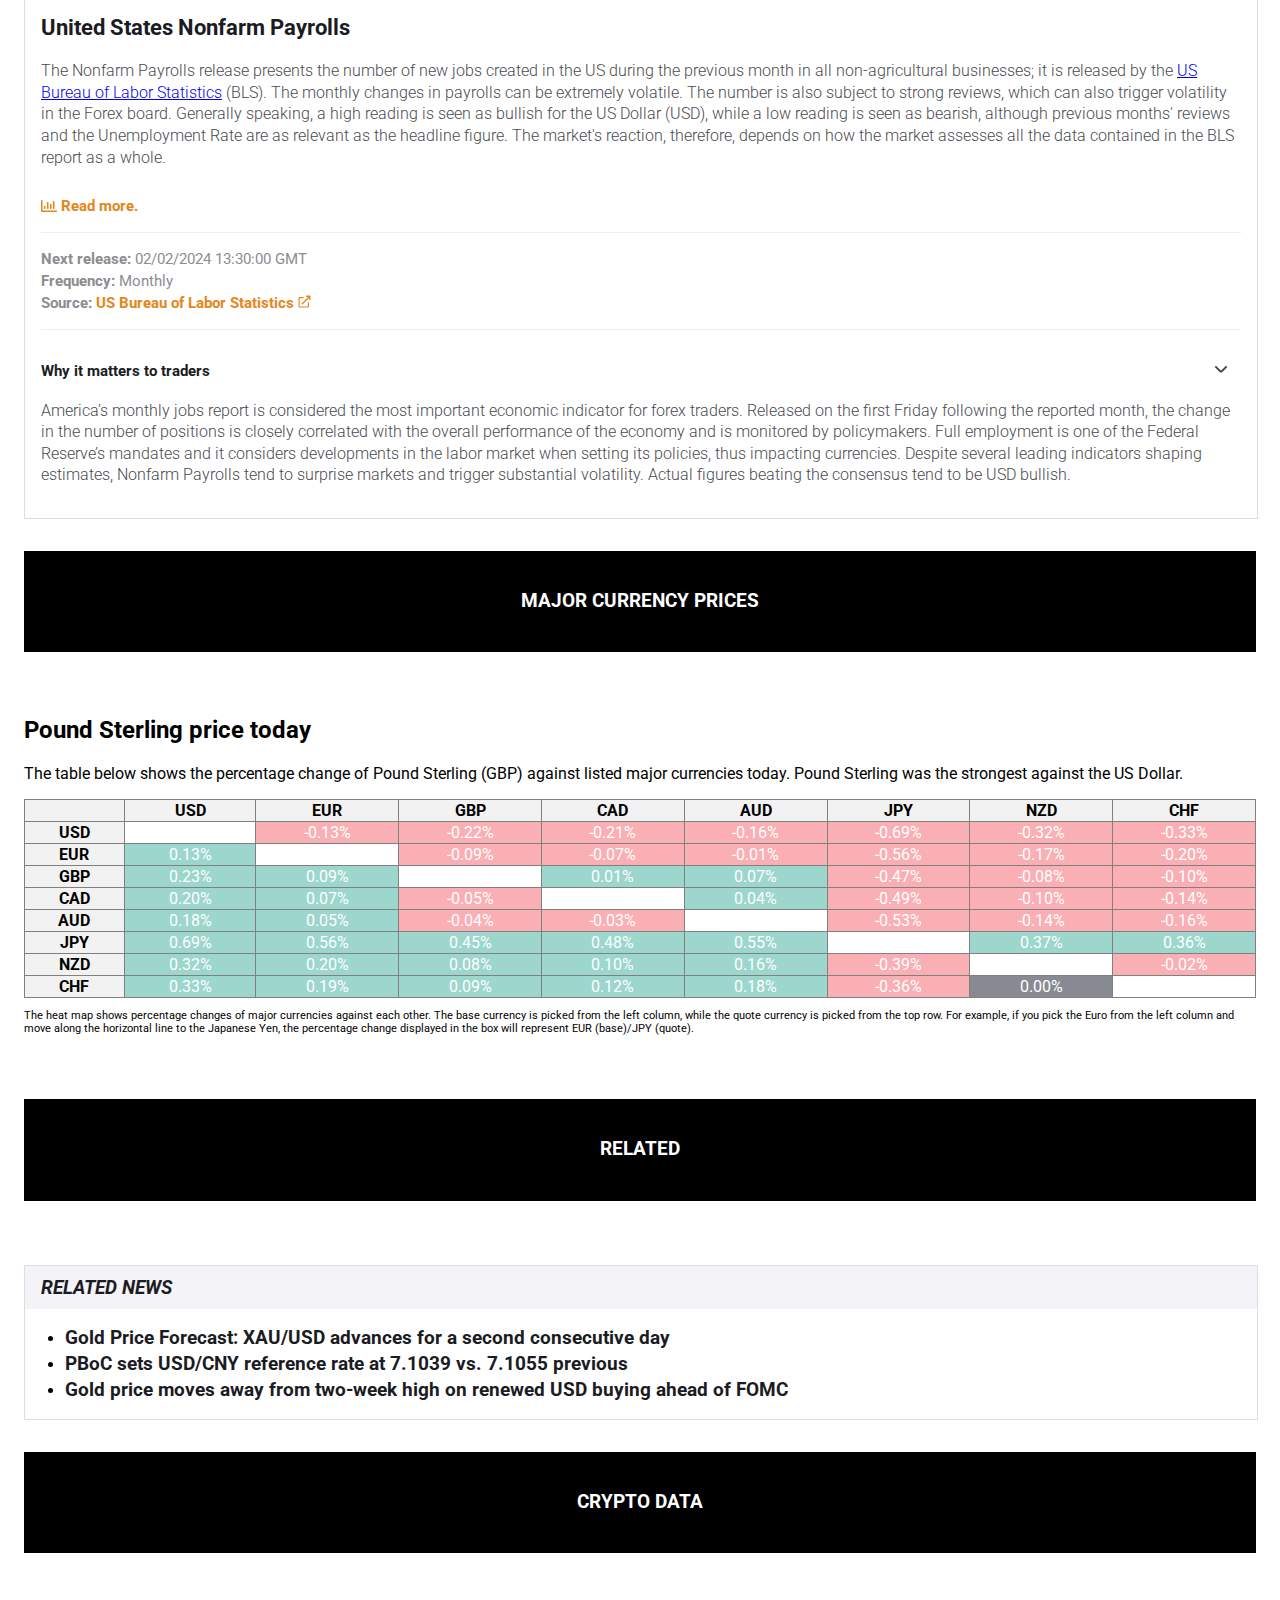
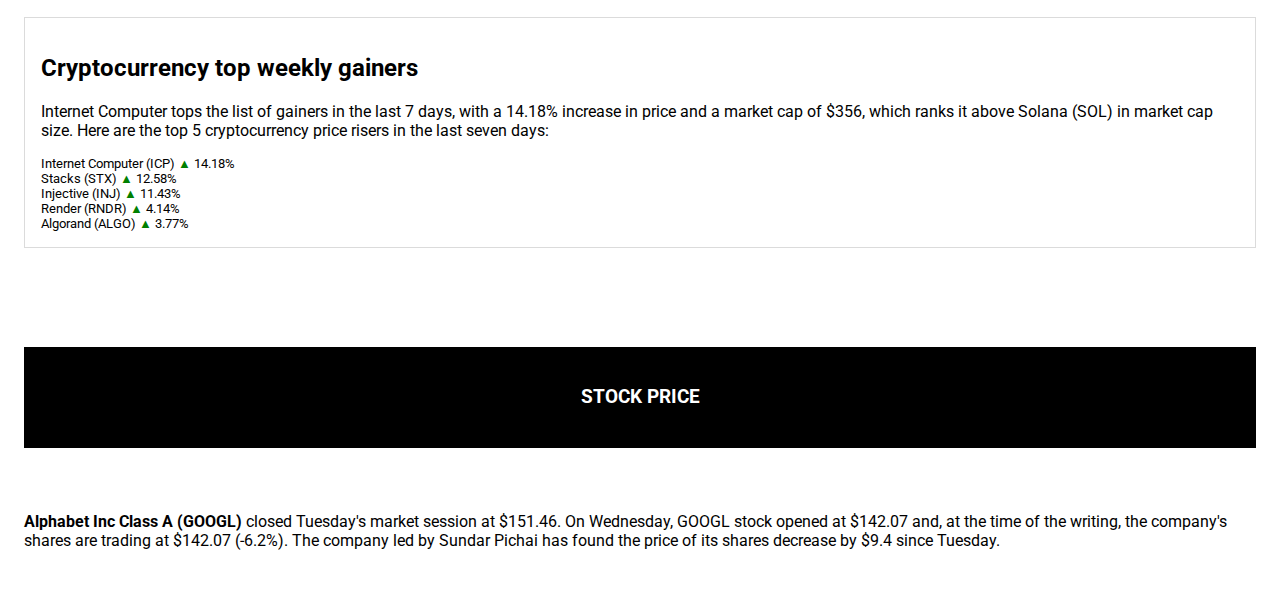
==== commit 1998a16a: "Update index.html" ====
--- a/index.html
+++ b/index.html
@@ -27,12 +27,20 @@
             color: white;
             text-align: center;
             line-height: 200%;
-            padding:1% 0;
-            margin:5% 0;
             display: block;
             clear: both;
         }
 
+        body>h2 {
+            padding: 16px;
+            margin: 32px 0;
+        }
+
+        body>h3 {
+            padding: 32px;
+            margin: 64px 0;
+
+        }
     </style>
 </head>
 
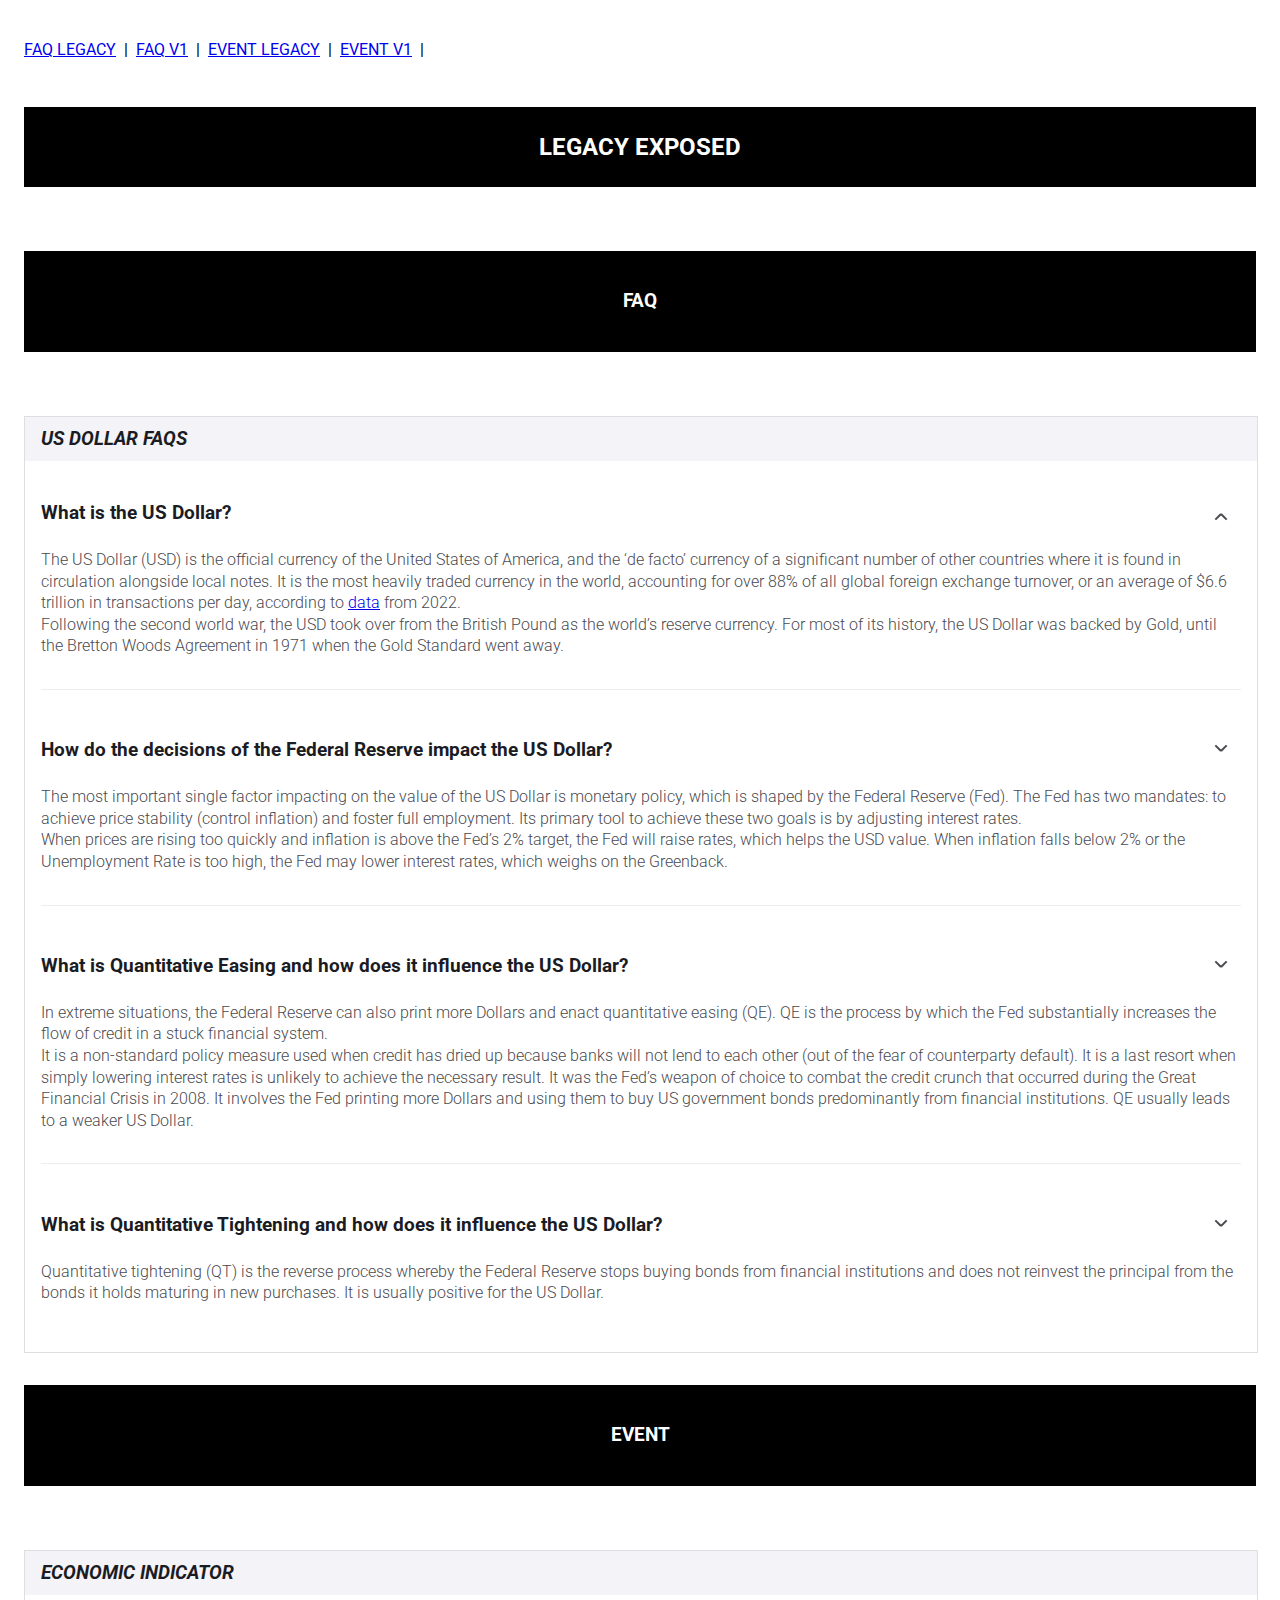
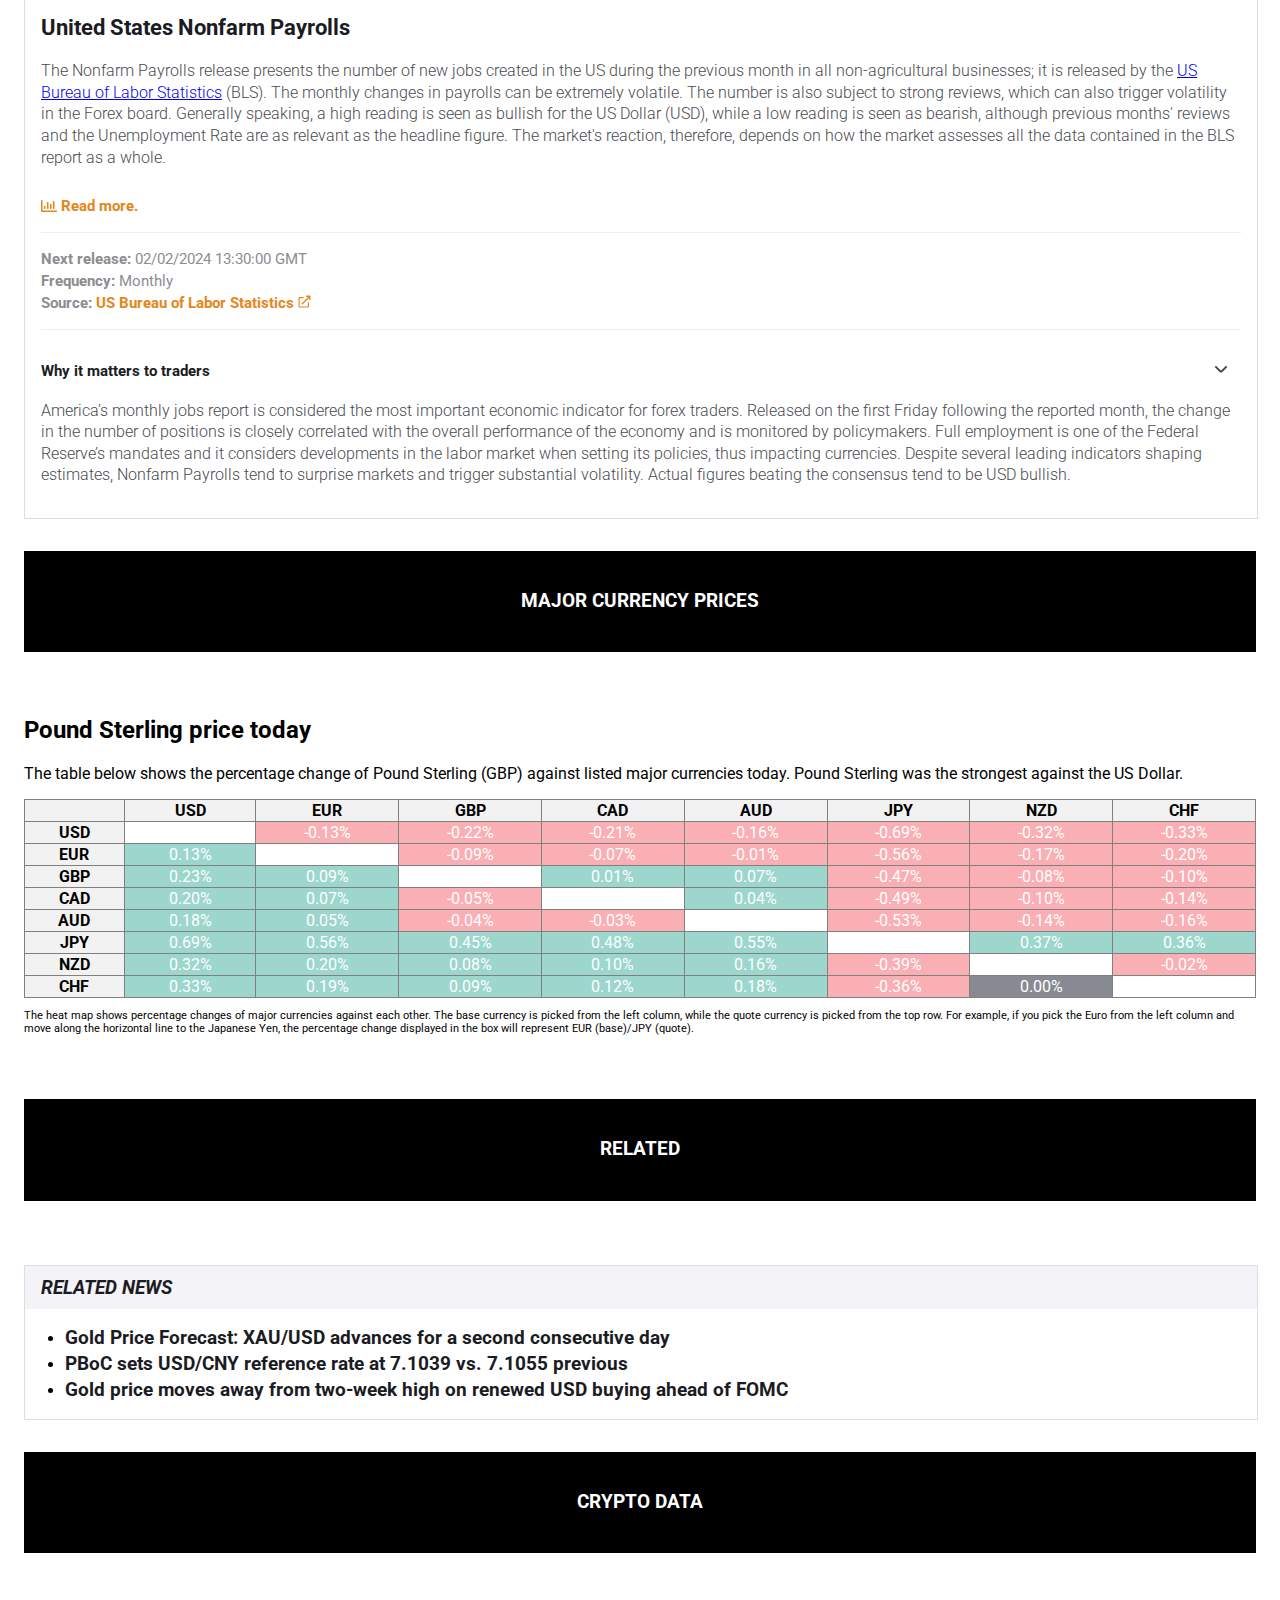
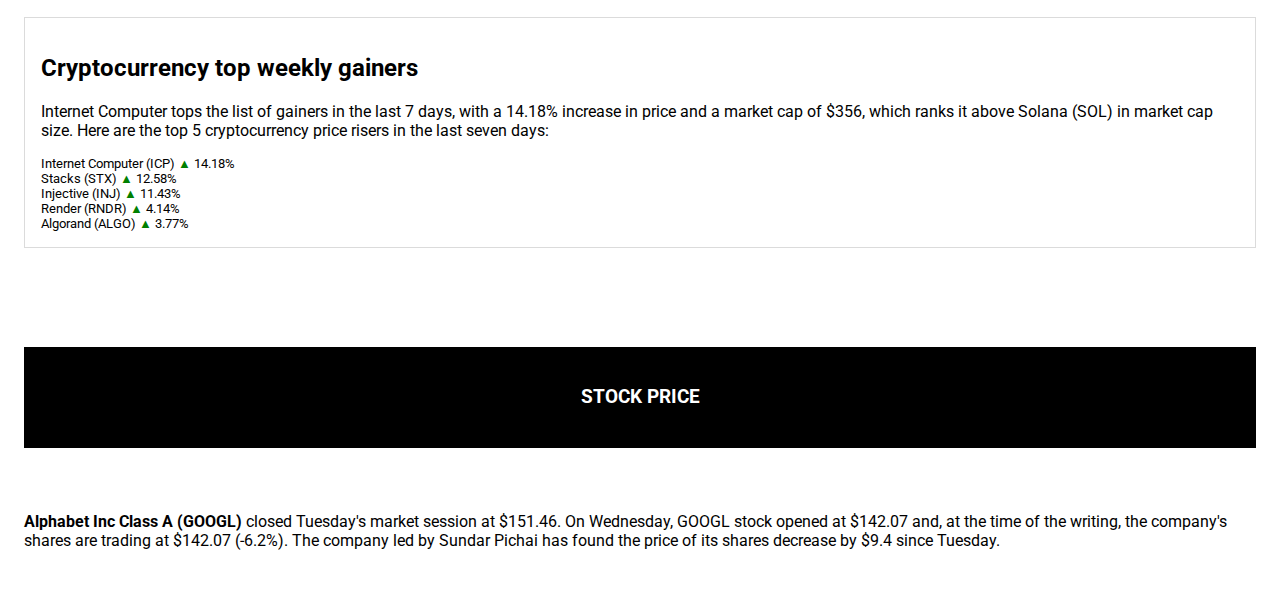
==== commit 0811d35b: "update" ====
--- a/index.html
+++ b/index.html
@@ -49,6 +49,11 @@
         <p><a href="./postmodules/faq/legacy/index.html">FAQ LEGACY</a></p>
         <span>|</span>
         <p><a href="./postmodules/faq/v1/index.html">FAQ V1</a></p>
+        <span>|</span>
+        <p><a href="./postmodules/event/legacy/index.html">EVENT LEGACY</a></p>
+        <span>|</span>
+        <p><a href="./postmodules/event/v1/index.html">EVENT V1</a></p>
+        <span>|</span>
 
     </header>
 
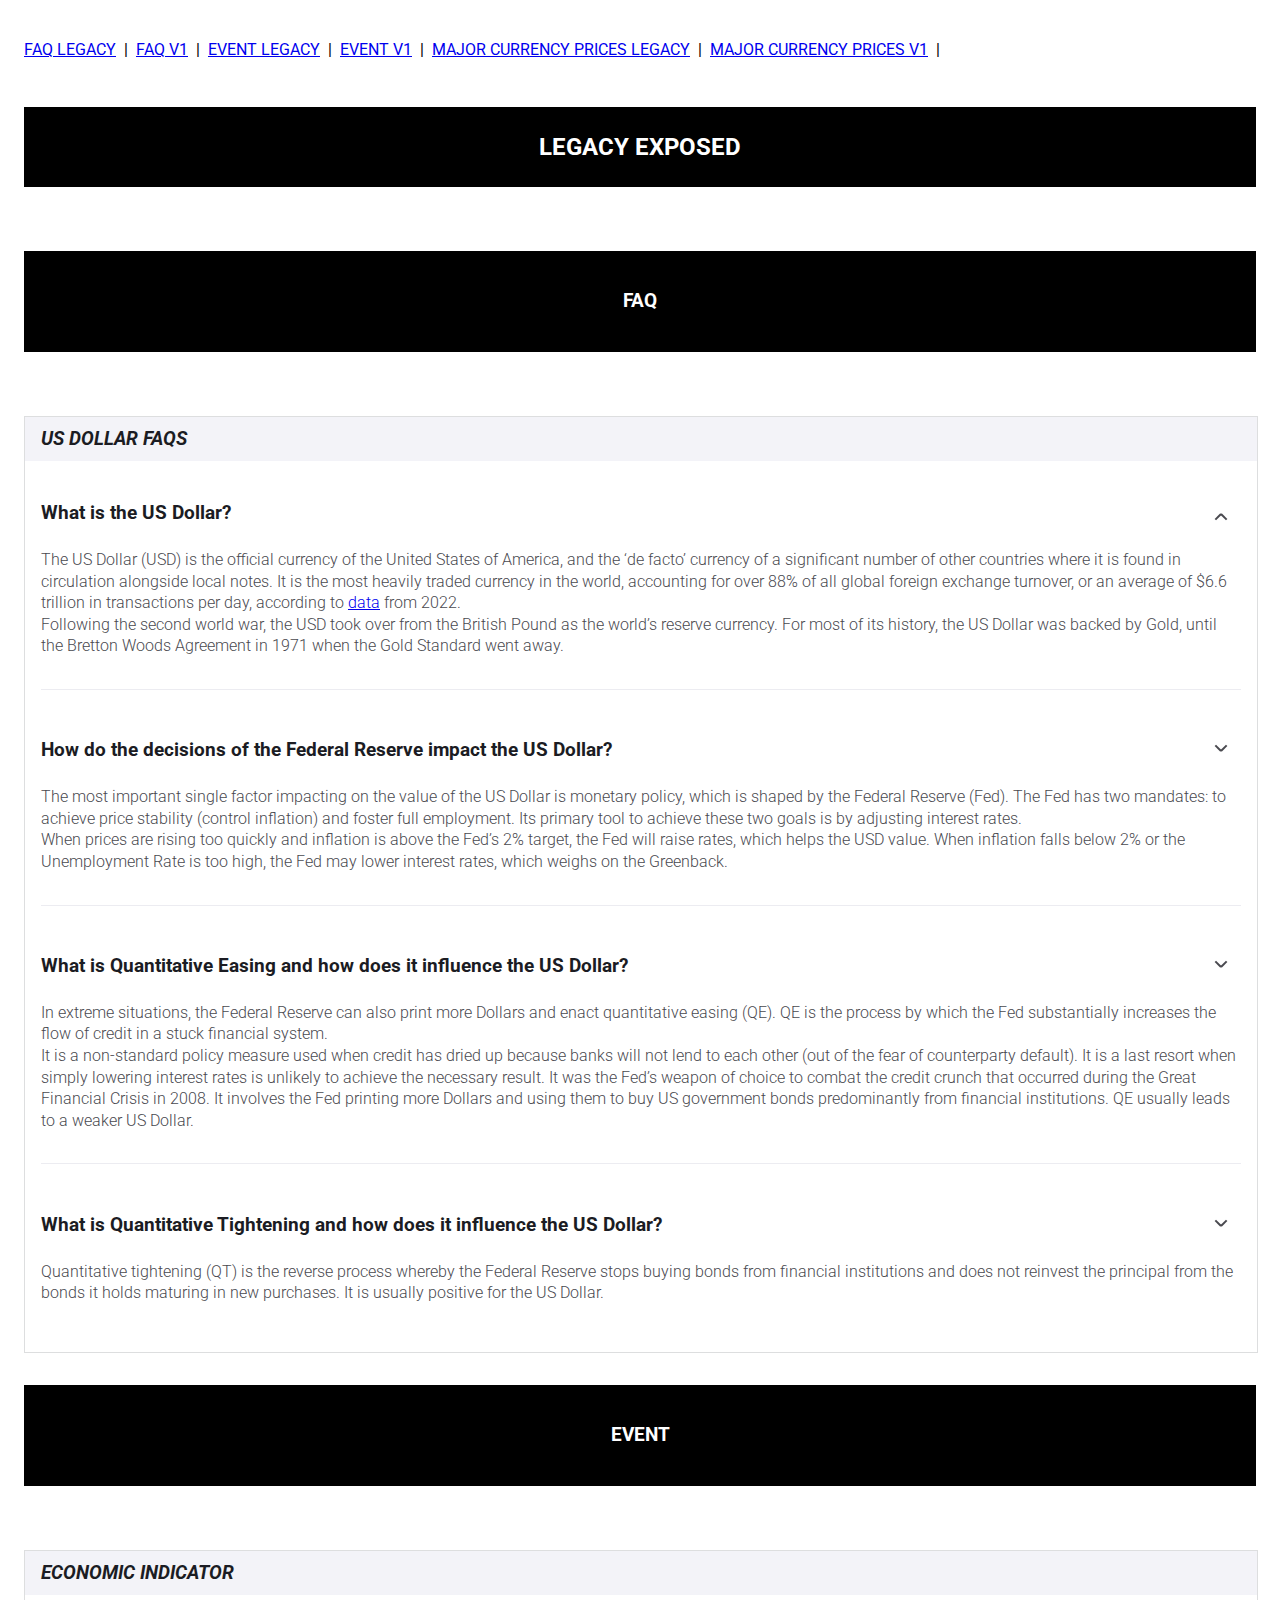
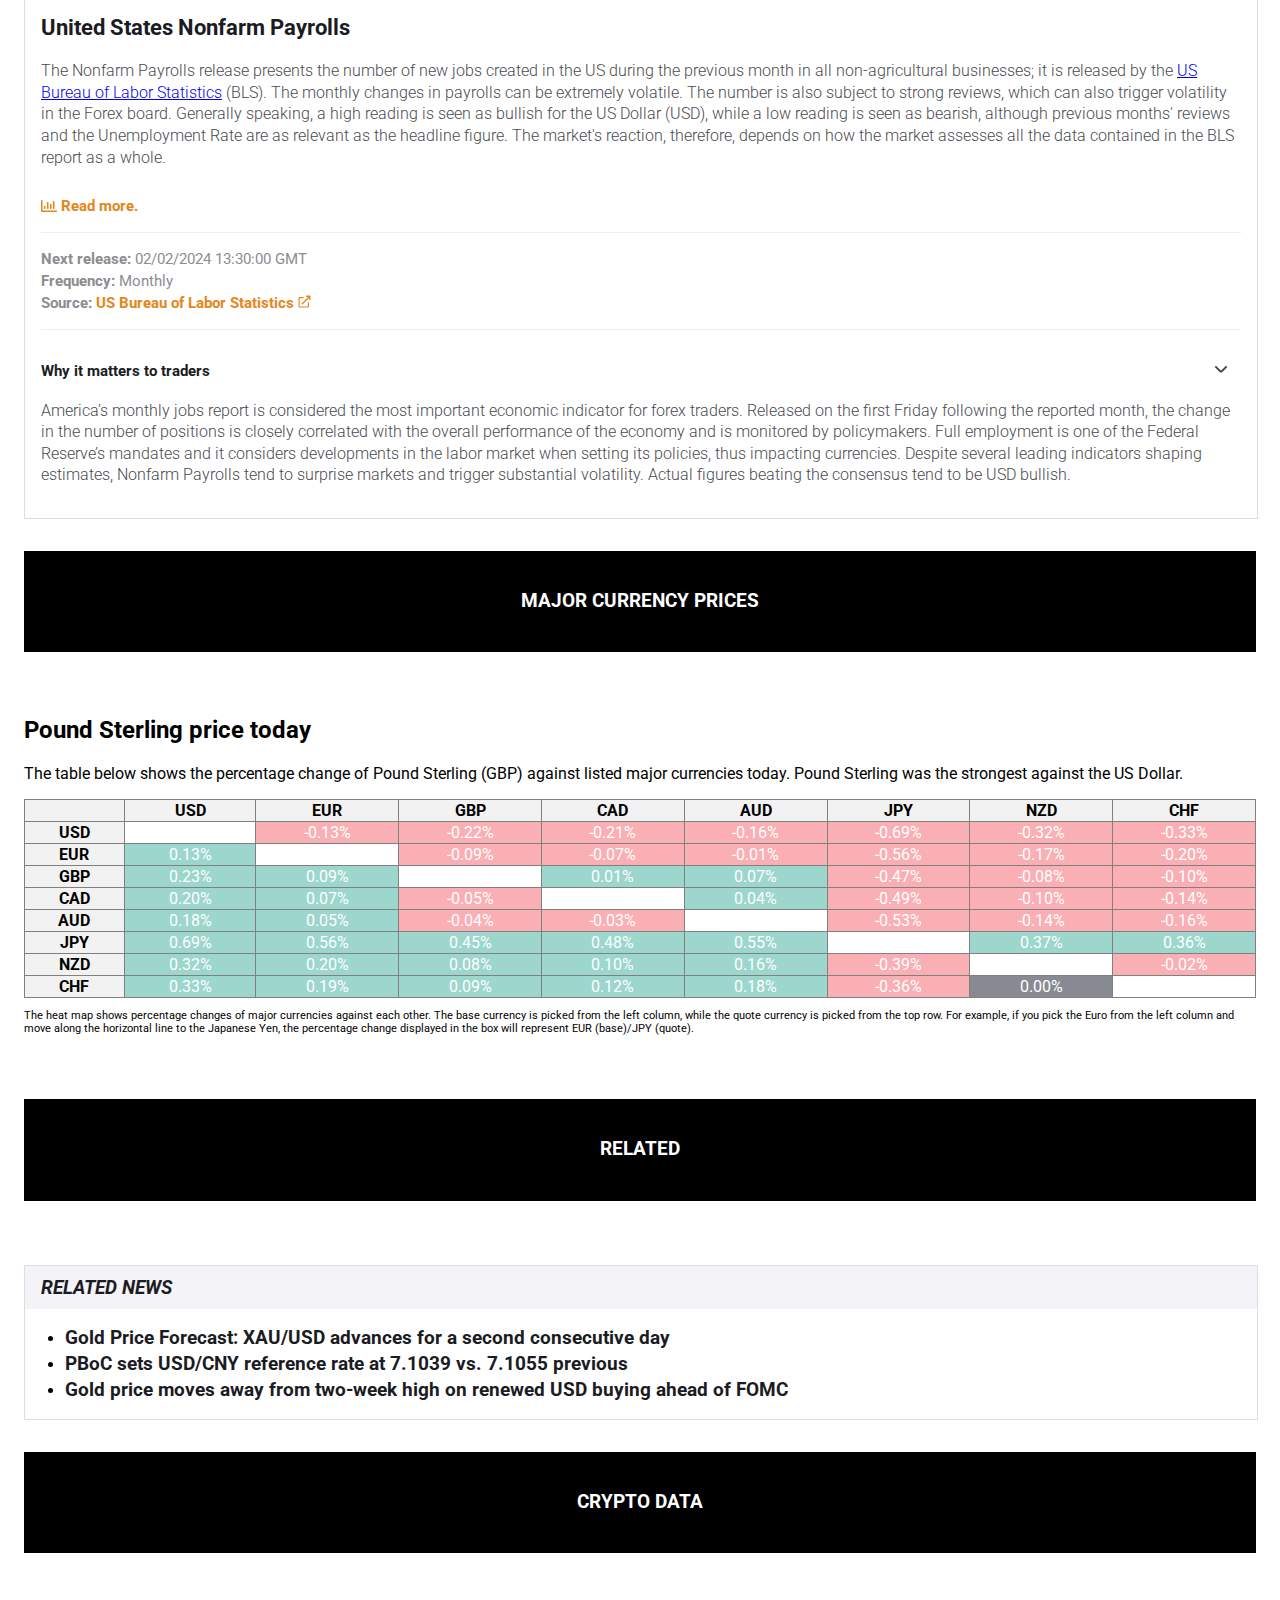
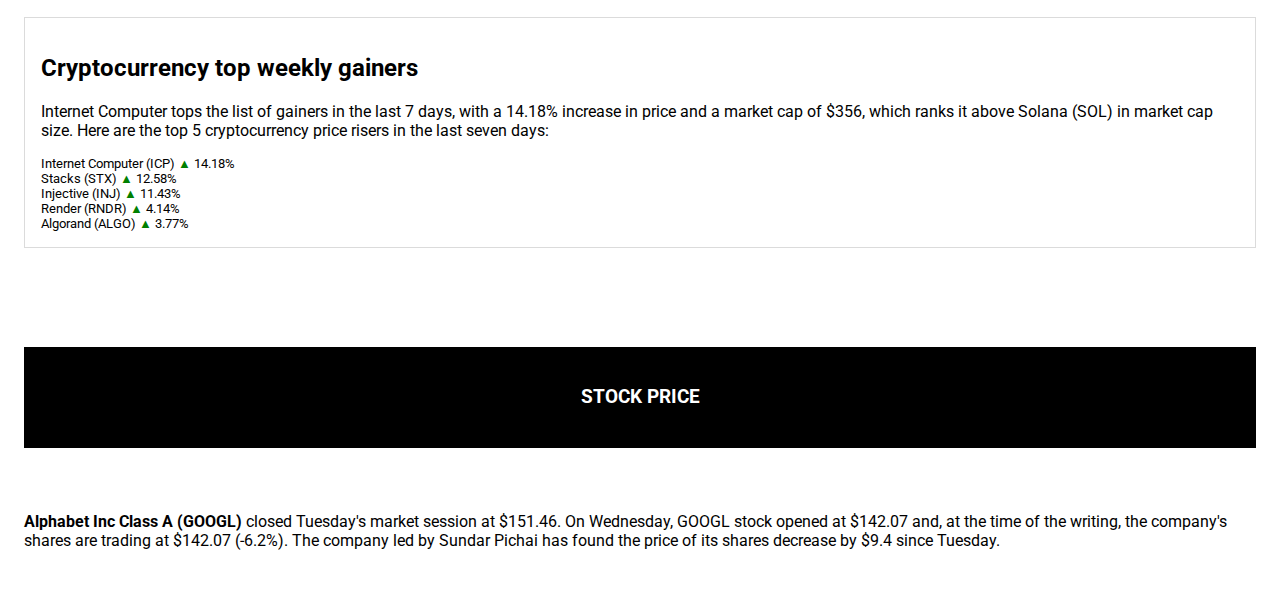
==== commit 6e9b2f08: "update" ====
--- a/index.html
+++ b/index.html
@@ -54,7 +54,10 @@
         <span>|</span>
         <p><a href="./postmodules/event/v1/index.html">EVENT V1</a></p>
         <span>|</span>
-
+        <p><a href="./postmodules/major_currency_prices/legacy/index.html">MAJOR CURRENCY PRICES LEGACY</a></p>
+        <span>|</span>
+        <p><a href="./postmodules/major_currency_prices/v1/index.html">MAJOR CURRENCY PRICES  V1</a></p>
+        <span>|</span>
     </header>
 
     <h2>LEGACY EXPOSED</h2>
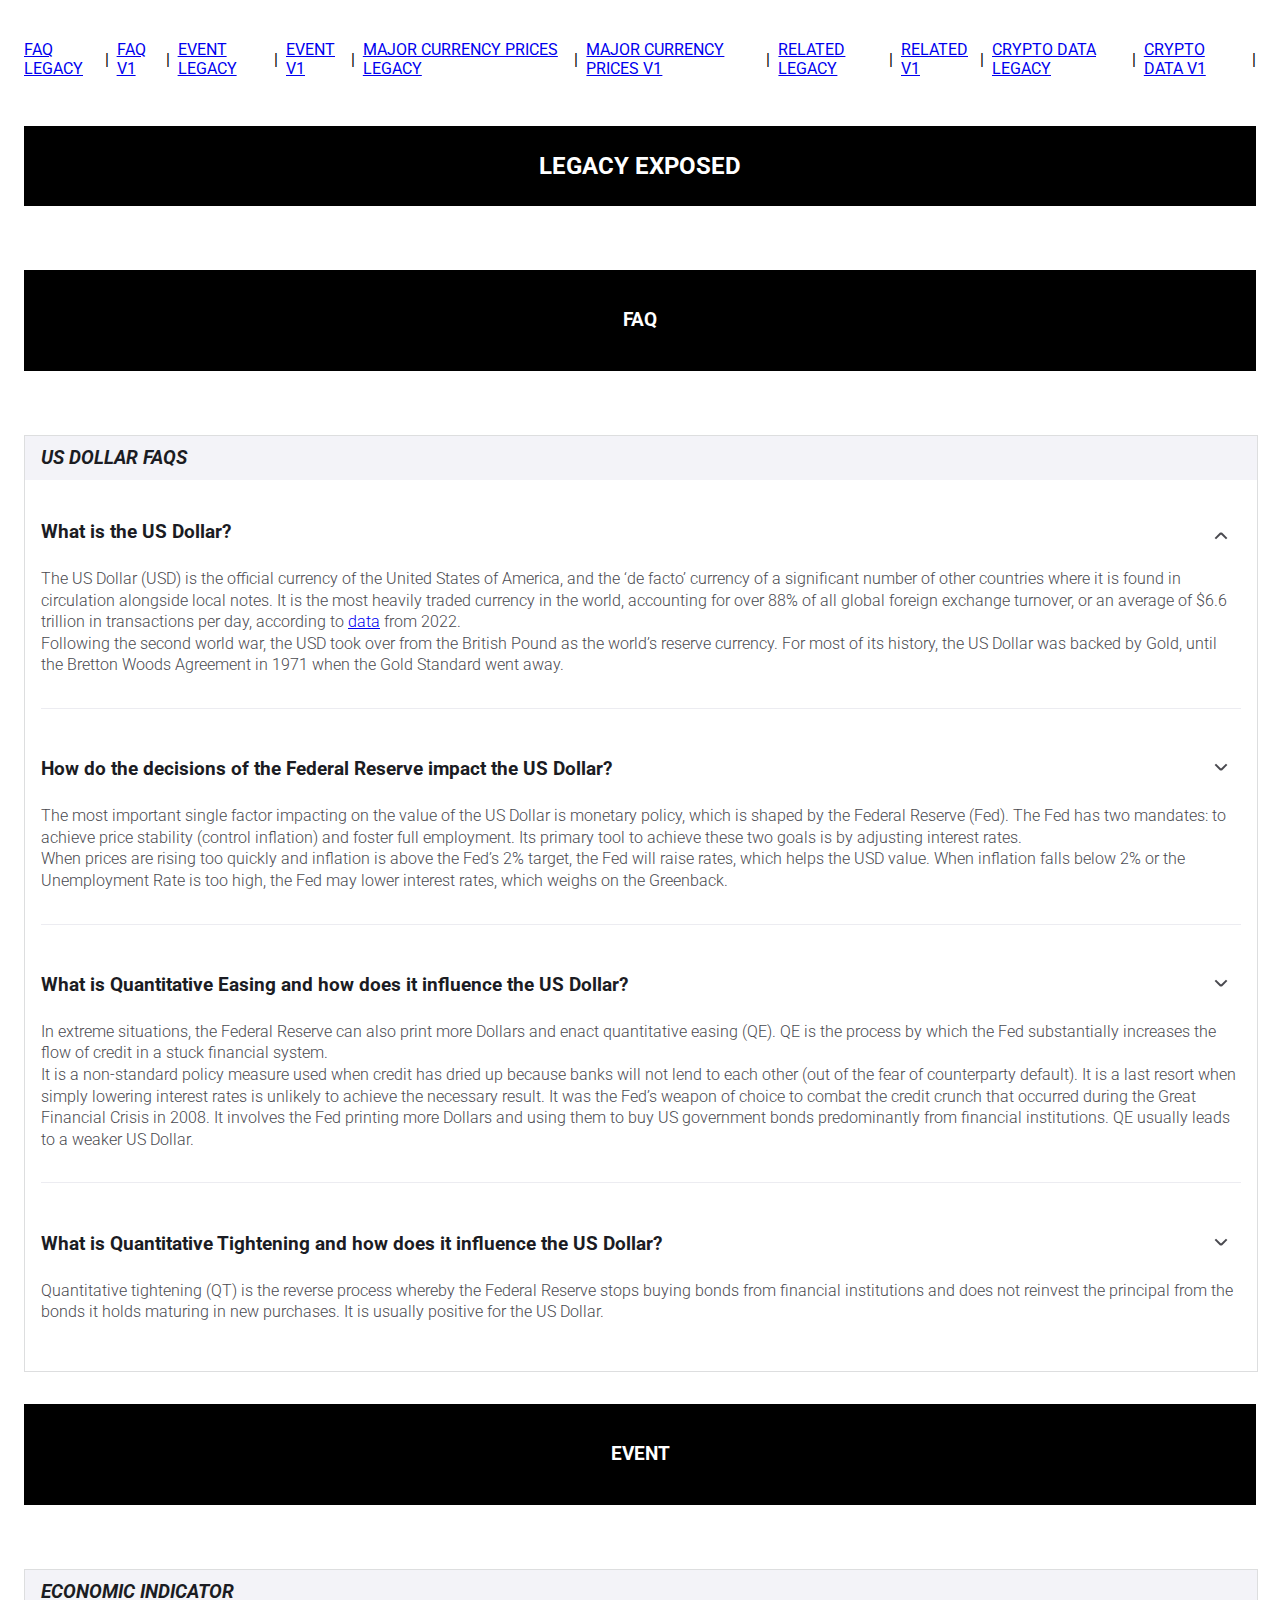
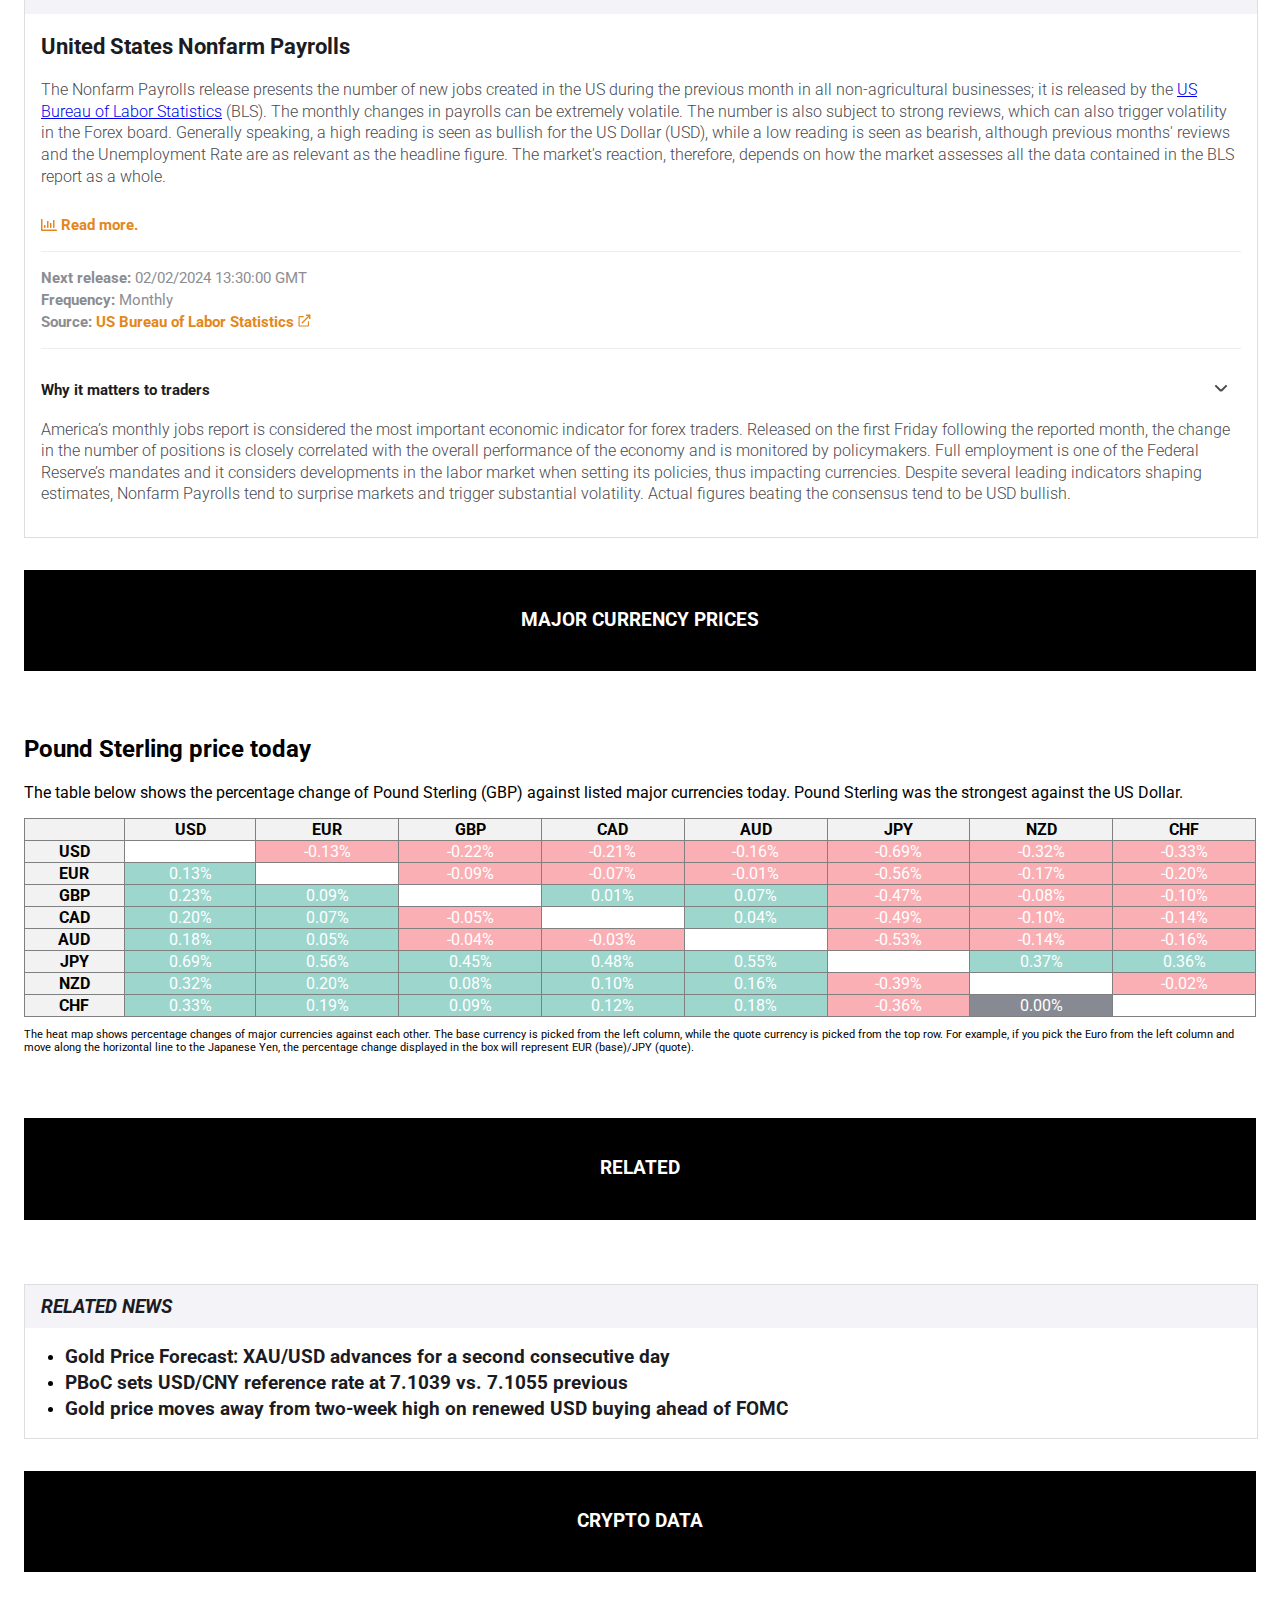
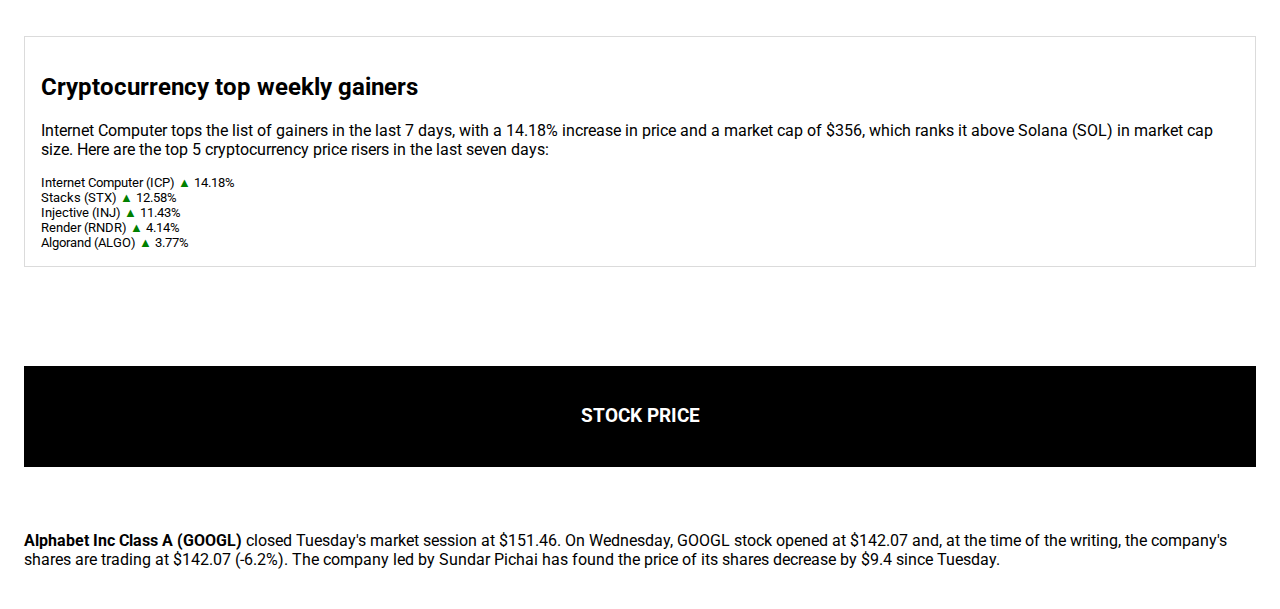
==== commit f0c134f3: "UPDATE" ====
--- a/index.html
+++ b/index.html
@@ -57,6 +57,14 @@
         <p><a href="./postmodules/major_currency_prices/legacy/index.html">MAJOR CURRENCY PRICES LEGACY</a></p>
         <span>|</span>
         <p><a href="./postmodules/major_currency_prices/v1/index.html">MAJOR CURRENCY PRICES  V1</a></p>
+        <span>|</span>
+        <p><a href="./postmodules/related/legacy/index.html">RELATED LEGACY</a></p>
+        <span>|</span>
+        <p><a href="./postmodules/related/v1/index.html">RELATED V1</a></p>
+        <span>|</span>
+        <p><a href="./postmodules/crypto_data/legacy/">CRYPTO DATA LEGACY</a></p>
+        <span>|</span>
+        <p><a href="./postmodules/crypto_data/v1/">CRYPTO DATA V1</a></p>
         <span>|</span>
     </header>
 
